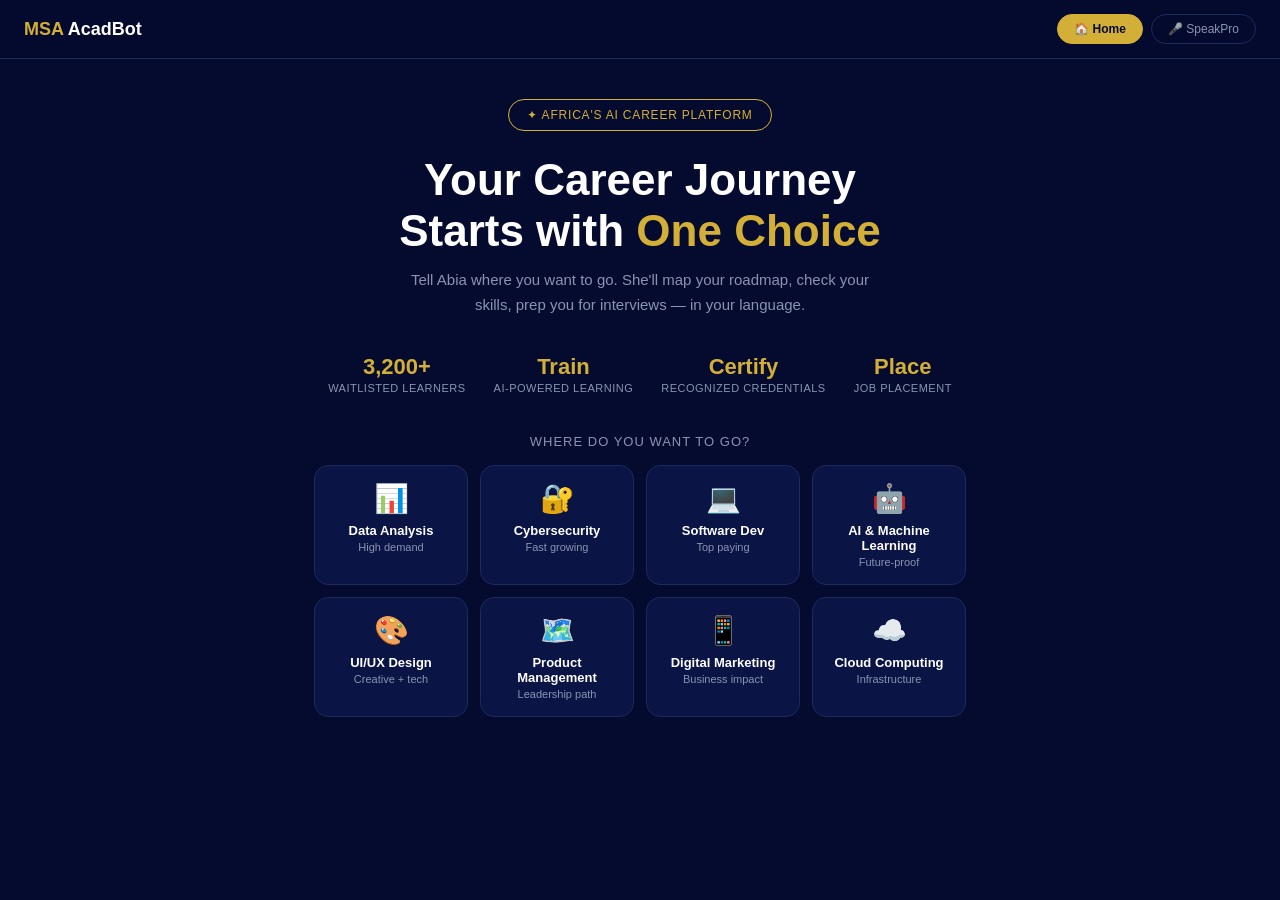
==== index.html @ 9fc2f56a "Rename msa_acadbot_demo-1.html to index.html" ====
<!DOCTYPE html>
<html lang="en">
<head>
<meta charset="UTF-8"/>
<meta name="viewport" content="width=device-width, initial-scale=1.0"/>
<title>AcadBot — More Success Academy</title>
<meta http-equiv="Content-Security-Policy" content="default-src 'self' 'unsafe-inline' 'unsafe-eval' https://api.anthropic.com https://fonts.googleapis.com https://fonts.gstatic.com; connect-src 'self' https://api.anthropic.com; style-src 'self' 'unsafe-inline' https://fonts.googleapis.com; font-src https://fonts.gstatic.com;">
<style>
@import url('https://fonts.googleapis.com/css2?family=Space+Grotesk:wght@400;500;600;700&family=Inter:wght@300;400;500;600&display=swap');
*{box-sizing:border-box;margin:0;padding:0;}
:root{
  --navy:#050B2E;--navy2:#0A1445;--navy3:#111A5A;
  --gold:#D4AF37;--gold2:#F0D060;--gold3:rgba(212,175,55,0.15);
  --teal:#00C9B1;--teal2:rgba(0,201,177,0.15);
  --white:#FFFFFF;--muted:#8A94B2;--border:#1E2A5A;
  --red:#FF6B6B;--green:#4CAF50;
}
body{font-family:'Inter',sans-serif;background:var(--navy);color:var(--white);min-height:100vh;overflow-x:hidden;}

/* NAV */
nav{display:flex;align-items:center;justify-content:space-between;padding:14px 24px;border-bottom:1px solid var(--border);background:rgba(5,11,46,0.97);position:sticky;top:0;z-index:200;backdrop-filter:blur(10px);}
.logo{font-family:'Space Grotesk',sans-serif;font-weight:700;font-size:18px;color:var(--gold);}
.logo span{color:var(--white);}
.nav-right{display:flex;gap:8px;align-items:center;}
.tab-btn{padding:7px 16px;border-radius:20px;border:1px solid var(--border);background:transparent;color:var(--muted);font-size:12px;cursor:pointer;font-family:'Inter',sans-serif;transition:all 0.2s;}
.tab-btn.active{background:var(--gold);color:var(--navy);border-color:var(--gold);font-weight:600;}
.tab-btn:hover:not(.active){border-color:var(--gold);color:var(--gold);}

/* SCREENS */
.screen{display:none;animation:fadeIn 0.4s ease;}
.screen.active{display:block;}
@keyframes fadeIn{from{opacity:0;transform:translateY(12px);}to{opacity:1;transform:translateY(0);}}

/* WELCOME SCREEN */
.welcome{padding:40px 24px;max-width:700px;margin:0 auto;text-align:center;}
.welcome-badge{display:inline-flex;align-items:center;gap:8px;padding:8px 18px;border:1px solid var(--gold);border-radius:20px;font-size:12px;color:var(--gold);margin-bottom:24px;letter-spacing:0.8px;text-transform:uppercase;}
.welcome h1{font-family:'Space Grotesk',sans-serif;font-size:clamp(26px,5vw,44px);font-weight:700;line-height:1.15;margin-bottom:12px;}
.welcome h1 em{font-style:normal;color:var(--gold);}
.welcome p{color:var(--muted);font-size:15px;line-height:1.65;margin-bottom:36px;max-width:480px;margin-left:auto;margin-right:auto;}
.stats-row{display:flex;justify-content:center;gap:28px;margin-bottom:40px;flex-wrap:wrap;}
.stat{text-align:center;}
.stat-n{font-family:'Space Grotesk',sans-serif;font-size:22px;font-weight:700;color:var(--gold);}
.stat-l{font-size:11px;color:var(--muted);margin-top:2px;text-transform:uppercase;letter-spacing:0.5px;}
.choose-label{font-size:13px;color:var(--muted);margin-bottom:16px;text-transform:uppercase;letter-spacing:1px;}
.careers-grid{display:grid;grid-template-columns:repeat(auto-fit,minmax(150px,1fr));gap:12px;margin-bottom:32px;}
.career-card{padding:16px 12px;border:1px solid var(--border);border-radius:14px;cursor:pointer;transition:all 0.25s;background:var(--navy2);text-align:center;}
.career-card:hover{border-color:var(--gold);background:var(--gold3);transform:translateY(-2px);}
.career-card .cc-icon{font-size:28px;margin-bottom:8px;}
.career-card .cc-name{font-size:13px;font-weight:600;color:var(--white);}
.career-card .cc-tag{font-size:11px;color:var(--muted);margin-top:3px;}

/* JOURNEY SCREEN */
.journey{max-width:720px;margin:0 auto;padding:20px 16px 40px;}
.journey-header{display:flex;align-items:center;gap:12px;margin-bottom:20px;padding:16px 20px;background:var(--navy2);border-radius:14px;border:1px solid var(--border);}
.jh-back{background:none;border:1px solid var(--border);color:var(--muted);border-radius:8px;padding:6px 12px;cursor:pointer;font-size:12px;font-family:'Inter',sans-serif;transition:all 0.2s;}
.jh-back:hover{border-color:var(--gold);color:var(--gold);}
.jh-icon{font-size:28px;}
.jh-info h2{font-family:'Space Grotesk',sans-serif;font-size:16px;font-weight:700;}
.jh-info p{font-size:12px;color:var(--teal);margin-top:2px;}
.stage-tabs{display:flex;gap:6px;margin-bottom:20px;overflow-x:auto;padding-bottom:4px;}
.stage-tab{padding:8px 14px;border-radius:10px;border:1px solid var(--border);background:transparent;color:var(--muted);font-size:12px;cursor:pointer;font-family:'Inter',sans-serif;white-space:nowrap;transition:all 0.2s;flex-shrink:0;}
.stage-tab.active{background:var(--gold3);border-color:var(--gold);color:var(--gold);font-weight:600;}
.stage-tab.done{border-color:var(--teal);color:var(--teal);}

/* CHAT */
.chat-wrap{border:1px solid var(--border);border-radius:16px;overflow:hidden;}
.chat-top{background:linear-gradient(135deg,#0D1854,#1A2A7A);padding:16px 20px;display:flex;align-items:center;gap:12px;}
.abia-av{width:42px;height:42px;border-radius:50%;background:linear-gradient(135deg,var(--gold),var(--gold2));display:flex;align-items:center;justify-content:center;font-size:20px;flex-shrink:0;}
.abia-name{font-family:'Space Grotesk',sans-serif;font-weight:600;font-size:15px;}
.abia-status{font-size:11px;color:var(--teal);margin-top:2px;display:flex;align-items:center;gap:5px;}
.dot{width:6px;height:6px;border-radius:50%;background:var(--teal);animation:pulse 2s infinite;}
@keyframes pulse{0%,100%{opacity:1;}50%{opacity:0.4;}}
.chat-msgs{background:#080F38;padding:18px;min-height:300px;max-height:380px;overflow-y:auto;display:flex;flex-direction:column;gap:14px;}
.msg{display:flex;gap:10px;align-items:flex-start;animation:msgIn 0.3s ease;}
@keyframes msgIn{from{opacity:0;transform:translateY(6px);}to{opacity:1;transform:translateY(0);}}
.msg.user{flex-direction:row-reverse;}
.av{width:32px;height:32px;border-radius:50%;display:flex;align-items:center;justify-content:center;font-size:13px;flex-shrink:0;font-weight:700;}
.msg.bot .av{background:linear-gradient(135deg,var(--gold),var(--gold2));font-size:16px;}
.msg.user .av{background:var(--teal);color:var(--navy);}
.bubble{max-width:80%;padding:11px 15px;border-radius:14px;font-size:13.5px;line-height:1.6;}
.msg.bot .bubble{background:#111A4A;border:1px solid var(--border);border-top-left-radius:4px;}
.msg.user .bubble{background:linear-gradient(135deg,#1A3A7A,#0D2060);border-top-right-radius:4px;}
.msg-footer{display:flex;align-items:center;gap:8px;margin-top:5px;}
.msg-time{font-size:10px;color:var(--muted);}
.listen-btn{background:none;border:1px solid var(--border);border-radius:10px;padding:3px 10px;font-size:11px;color:var(--muted);cursor:pointer;display:flex;align-items:center;gap:4px;font-family:'Inter',sans-serif;transition:all 0.2s;}
.listen-btn:hover{border-color:var(--gold);color:var(--gold);}
.listen-btn.playing{border-color:var(--teal);color:var(--teal);}
.typing-dots{display:flex;gap:4px;padding:12px 15px;}
.typing-dots span{width:6px;height:6px;background:var(--gold);border-radius:50%;animation:bounce 1.2s infinite;}
.typing-dots span:nth-child(2){animation-delay:0.2s;}
.typing-dots span:nth-child(3){animation-delay:0.4s;}
@keyframes bounce{0%,60%,100%{transform:translateY(0);}30%{transform:translateY(-7px);}}

/* ROADMAP CARDS */
.roadmap{display:flex;flex-direction:column;gap:10px;margin:12px 0;}
.rm-step{display:flex;gap:12px;align-items:flex-start;padding:12px;background:#111A4A;border-radius:10px;border:1px solid var(--border);}
.rm-num{width:28px;height:28px;border-radius:50%;background:var(--gold3);border:1px solid var(--gold);display:flex;align-items:center;justify-content:center;font-size:12px;font-weight:700;color:var(--gold);flex-shrink:0;}
.rm-text h4{font-size:13px;font-weight:600;margin-bottom:3px;}
.rm-text p{font-size:12px;color:var(--muted);line-height:1.5;}
.msa-offer{background:var(--gold3);border:1px solid var(--gold);border-radius:10px;padding:12px;margin-top:8px;}
.msa-offer-title{font-size:11px;color:var(--gold);font-weight:700;text-transform:uppercase;letter-spacing:0.5px;margin-bottom:8px;}
.offer-pills{display:flex;flex-wrap:wrap;gap:6px;}
.offer-pill{padding:4px 12px;border-radius:12px;background:rgba(212,175,55,0.2);border:1px solid var(--gold);font-size:11px;color:var(--gold);}

/* SKILLS CHECK */
.skills-check{display:flex;flex-direction:column;gap:8px;margin:10px 0;}
.skill-item{display:flex;align-items:center;justify-content:space-between;padding:10px 14px;background:#111A4A;border-radius:10px;border:1px solid var(--border);}
.skill-item span{font-size:13px;}
.skill-btns{display:flex;gap:6px;}
.sk-btn{padding:4px 12px;border-radius:8px;border:none;font-size:11px;cursor:pointer;font-family:'Inter',sans-serif;font-weight:600;transition:all 0.2s;}
.sk-btn.yes{background:rgba(76,175,80,0.2);color:#4CAF50;border:1px solid #4CAF50;}
.sk-btn.no{background:rgba(255,107,107,0.2);color:var(--red);border:1px solid var(--red);}
.sk-btn.yes:hover{background:#4CAF50;color:white;}
.sk-btn.no:hover{background:var(--red);color:white;}

/* INPUT AREA */
.input-area{background:#0A1240;border-top:1px solid var(--gold);padding:14px 16px;}
.quick-row{display:flex;gap:6px;margin-bottom:10px;overflow-x:auto;padding-bottom:4px;}
.qk{padding:5px 12px;border-radius:14px;border:1px solid var(--border);background:transparent;color:var(--muted);font-size:11px;cursor:pointer;white-space:nowrap;font-family:'Inter',sans-serif;transition:all 0.2s;flex-shrink:0;}
.qk:hover{border-color:var(--gold);color:var(--gold);}
.input-row{display:flex;gap:8px;align-items:center;}
.txt-input{flex:1;background:#050B2E;border:1px solid var(--border);border-radius:10px;padding:11px 14px;color:var(--white);font-size:13px;font-family:'Inter',sans-serif;outline:none;transition:border-color 0.2s;}
.txt-input:focus{border-color:var(--gold);}
.txt-input::placeholder{color:var(--muted);}
.mic-btn{width:40px;height:40px;border-radius:10px;border:1px solid var(--border);background:transparent;color:var(--muted);cursor:pointer;display:flex;align-items:center;justify-content:center;font-size:18px;transition:all 0.2s;flex-shrink:0;}
.mic-btn:hover{border-color:var(--teal);color:var(--teal);}
.mic-btn.recording{border-color:var(--red);color:var(--red);background:rgba(255,107,107,0.1);animation:rec 1s infinite;}
@keyframes rec{0%,100%{opacity:1;}50%{opacity:0.5;}}
.send-btn{padding:11px 18px;background:var(--gold);border:none;border-radius:10px;color:var(--navy);font-weight:700;cursor:pointer;font-family:'Space Grotesk',sans-serif;font-size:13px;transition:all 0.2s;flex-shrink:0;}
.send-btn:hover{background:var(--gold2);}
.send-btn:disabled{opacity:0.4;cursor:not-allowed;}
.input-hint{font-size:10px;color:var(--muted);margin-top:8px;text-align:center;}

/* SPEAKPRO SCREEN */
.speakpro{max-width:720px;margin:0 auto;padding:20px 16px 40px;}
.sp-header{background:linear-gradient(135deg,#003D35,#005A4F);border-radius:14px 14px 0 0;padding:16px 20px;display:flex;align-items:center;gap:12px;border:1px solid #00C9B140;border-bottom:none;}
.sp-av{width:42px;height:42px;border-radius:50%;background:linear-gradient(135deg,var(--teal),#00A090);display:flex;align-items:center;justify-content:center;font-size:20px;}
.sp-name{font-family:'Space Grotesk',sans-serif;font-weight:600;font-size:15px;}
.sp-status{font-size:11px;color:var(--teal);margin-top:2px;display:flex;align-items:center;gap:5px;}
.sp-modes{display:flex;gap:8px;background:#081A18;border:1px solid #00C9B130;border-top:none;border-bottom:none;padding:12px 16px;}
.sp-mode{flex:1;padding:9px;border-radius:10px;border:1px solid #00C9B130;background:transparent;color:var(--muted);font-size:12px;cursor:pointer;font-family:'Inter',sans-serif;text-align:center;transition:all 0.2s;}
.sp-mode.active{background:var(--teal2);border-color:var(--teal);color:var(--teal);font-weight:600;}
.sp-msgs{background:#060F0E;border:1px solid #00C9B130;border-top:none;border-bottom:none;padding:18px;min-height:300px;max-height:380px;overflow-y:auto;display:flex;flex-direction:column;gap:14px;}
.sp-msg.bot .bubble{background:#0A1F1D;border:1px solid #00C9B130;border-top-left-radius:4px;}
.sp-msg.user .bubble{background:linear-gradient(135deg,#003D35,#005A4F);border-top-right-radius:4px;}
.sp-msg.bot .av{background:linear-gradient(135deg,var(--teal),#00A090);}
.fb-box{background:#0A1F1D;border:1px solid var(--teal);border-radius:10px;padding:12px;margin-top:8px;}
.fb-title{color:var(--teal);font-size:11px;font-weight:700;text-transform:uppercase;letter-spacing:0.5px;margin-bottom:8px;}
.scores{display:flex;gap:8px;flex-wrap:wrap;margin-top:8px;}
.score-pill{padding:4px 12px;border-radius:10px;font-size:11px;font-weight:600;}
.score-pill.good{background:rgba(0,201,177,0.2);color:var(--teal);border:1px solid var(--teal);}
.score-pill.warn{background:rgba(212,175,55,0.2);color:var(--gold);border:1px solid var(--gold);}
.sp-input{background:#081A18;border:1px solid #00C9B130;border-top:1px solid var(--teal);border-radius:0 0 14px 14px;padding:14px 16px;}
.sp-txt{width:100%;background:#050B2E;border:1px solid #00C9B130;border-radius:10px;padding:11px 14px;color:var(--white);font-size:13px;font-family:'Inter',sans-serif;outline:none;resize:none;transition:border-color 0.2s;margin-bottom:10px;}
.sp-txt:focus{border-color:var(--teal);}
.sp-txt::placeholder{color:var(--muted);}
.sp-row{display:flex;gap:8px;}
.sp-send{flex:1;padding:11px;background:var(--teal);border:none;border-radius:10px;color:var(--navy);font-weight:700;cursor:pointer;font-family:'Space Grotesk',sans-serif;font-size:13px;transition:all 0.2s;}
.sp-send:hover{background:#00E5CC;}
.sp-send:disabled{opacity:0.4;cursor:not-allowed;}
.sp-mic{width:44px;height:44px;border-radius:10px;border:1px solid #00C9B130;background:transparent;color:var(--muted);cursor:pointer;display:flex;align-items:center;justify-content:center;font-size:18px;transition:all 0.2s;}
.sp-mic:hover{border-color:var(--teal);color:var(--teal);}
.sp-mic.recording{border-color:var(--red);color:var(--red);background:rgba(255,107,107,0.1);animation:rec 1s infinite;}

/* SCROLLBAR */
::-webkit-scrollbar{width:3px;}
::-webkit-scrollbar-thumb{background:var(--border);border-radius:4px;}

@media(max-width:540px){
  .careers-grid{grid-template-columns:repeat(2,1fr);}
  .stats-row{gap:16px;}
  .quick-row{display:none;}
}
</style>
</head>
<body>

<nav>
  <div class="logo">MSA <span>AcadBot</span></div>
  <div class="nav-right">
    <button class="tab-btn active" onclick="showScreen('welcome')">🏠 Home</button>
    <button class="tab-btn" onclick="showScreen('speakpro')">🎤 SpeakPro</button>
  </div>
</nav>

<!-- WELCOME SCREEN -->
<div id="screen-welcome" class="screen active">
<div class="welcome">
  <div class="welcome-badge">✦ Africa's AI Career Platform</div>
  <h1>Your Career Journey<br/>Starts with <em>One Choice</em></h1>
  <p>Tell Abia where you want to go. She'll map your roadmap, check your skills, prep you for interviews — in your language.</p>
  <div class="stats-row">
    <div class="stat"><div class="stat-n">3,200+</div><div class="stat-l">Waitlisted Learners</div></div>
    <div class="stat"><div class="stat-n">Train</div><div class="stat-l">AI-Powered Learning</div></div>
    <div class="stat"><div class="stat-n">Certify</div><div class="stat-l">Recognized Credentials</div></div>
    <div class="stat"><div class="stat-n">Place</div><div class="stat-l">Job Placement</div></div>
  </div>
  <div class="choose-label">Where do you want to go?</div>
  <div class="careers-grid" id="careersGrid"></div>
</div>
</div>

<!-- JOURNEY SCREEN -->
<div id="screen-journey" class="screen">
<div class="journey">
  <div class="journey-header">
    <button class="jh-back" onclick="showScreen('welcome')">← Back</button>
    <div class="jh-icon" id="jhIcon">📊</div>
    <div class="jh-info">
      <h2 id="jhTitle">Data Analysis</h2>
      <p><span class="dot"></span>Abia is guiding your journey</p>
    </div>
  </div>
  <div class="stage-tabs" id="stageTabs"></div>
  <div class="chat-wrap">
    <div class="chat-top">
      <div class="abia-av">🎓</div>
      <div>
        <div class="abia-name">Abia — MSA AI Guide</div>
        <div class="abia-status"><span class="dot"></span>Online · Responds in your language</div>
      </div>
    </div>
    <div class="chat-msgs" id="chatMsgs"></div>
    <div class="input-area">
      <div class="quick-row" id="quickRow"></div>
      <div class="input-row">
        <input class="txt-input" id="chatInput" placeholder="Type or speak your question..." onkeydown="if(event.key==='Enter')sendChat()"/>
        <button class="mic-btn" id="micBtn" onclick="toggleMic('chat')" title="Speak">🎙️</button>
        <button class="send-btn" id="sendBtn" onclick="sendChat()">Send →</button>
      </div>
      <div class="input-hint">💬 Type in any language — English, French, Yoruba, Hausa, Igbo...</div>
    </div>
  </div>
</div>
</div>

<!-- SPEAKPRO SCREEN -->
<div id="screen-speakpro" class="screen">
<div class="speakpro">
  <h2 style="font-family:'Space Grotesk',sans-serif;margin-bottom:20px;text-align:center;">SpeakPro <span style="color:var(--teal)">AI Coach</span></h2>
  <div class="sp-header">
    <div class="sp-av">🎤</div>
    <div>
      <div class="sp-name">SpeakPro — Communication Coach</div>
      <div class="sp-status"><span class="dot" style="background:var(--teal)"></span>Online · Real-time feedback</div>
    </div>
  </div>
  <div class="sp-modes">
    <button class="sp-mode active" id="spMode1" onclick="setSpMode('interview')">🎯 Mock Interview</button>
    <button class="sp-mode" id="spMode2" onclick="setSpMode('writing')">✍️ Writing Feedback</button>
  </div>
  <div class="sp-msgs" id="spMsgs"></div>
  <div class="sp-input">
    <textarea class="sp-txt" id="spInput" rows="2" placeholder="Type your answer or paste your text..." onkeydown="if(event.key==='Enter'&&!event.shiftKey){event.preventDefault();sendSpeak();}"></textarea>
    <div class="sp-row">
      <button class="sp-mic" id="spMic" onclick="toggleMic('speak')" title="Speak your answer">🎙️</button>
      <button class="sp-send" id="spSend" onclick="sendSpeak()">Send to Coach →</button>
    </div>
    <div class="input-hint" style="margin-top:8px;">🌍 Speak or type in any language</div>
  </div>
</div>
</div>

<script>
// ─── DATA ───────────────────────────────────────────────────
const CAREERS = [
  {id:'data',icon:'📊',name:'Data Analysis',tag:'High demand',color:'#D4AF37',
   skills:['Microsoft Excel / Google Sheets','SQL & Database Querying','Python for Data Analysis','Data Visualization (Power BI / Tableau)','Statistical Thinking'],
   roadmap:[
     {title:'Foundation',desc:'Learn Excel, SQL, and basic statistics. Understand how data is structured.'},
     {title:'Core Skills',desc:'Master Python (Pandas, NumPy), data cleaning, and exploratory analysis.'},
     {title:'Visualization',desc:'Build dashboards in Power BI or Tableau. Tell stories with data.'},
     {title:'Certification',desc:'Earn MSA Data Analysis Certification. Build 2 portfolio projects.'},
     {title:'Placement',desc:'Apply to roles via MSA Job Board. Interview prep with Abia.'}
   ],
   courses:['Data Analysis Fundamentals','Python for Analysts','SQL Masterclass','Power BI Dashboard Course'],
   interviews:['Tell me about a time you used data to solve a problem.','How do you handle missing or inconsistent data?','Walk me through a dashboard you have built.','What is the difference between correlation and causation?','How would you explain your findings to a non-technical manager?']
  },
  {id:'cyber',icon:'🔐',name:'Cybersecurity',tag:'Fast growing',color:'#FF6B6B',
   skills:['Networking Fundamentals','Operating Systems (Linux/Windows)','Ethical Hacking Basics','Security Frameworks (NIST, ISO 27001)','Incident Response'],
   roadmap:[
     {title:'Foundation',desc:'Understand networking, operating systems, and how attacks happen.'},
     {title:'Core Skills',desc:'Learn ethical hacking, penetration testing, and security tools like Wireshark, Kali Linux.'},
     {title:'Specialization',desc:'Choose a track: SOC Analyst, Pen Tester, or GRC (Governance, Risk, Compliance).'},
     {title:'Certification',desc:'Pursue CompTIA Security+ or CEH. MSA Cybersecurity Certification available.'},
     {title:'Placement',desc:'Apply to security roles. Practice with Abia on technical interview scenarios.'}
   ],
   courses:['Cybersecurity Fundamentals','Ethical Hacking Basics','Network Security','Security+ Exam Prep'],
   interviews:['What is the difference between a virus and a worm?','How would you respond to a phishing attack on an organization?','Explain the CIA triad.','What tools do you use for vulnerability scanning?','How do you stay updated with the latest security threats?']
  },
  {id:'software',icon:'💻',name:'Software Dev',tag:'Top paying',color:'#00C9B1',
   skills:['HTML, CSS & JavaScript','React or Vue.js','Backend (Node.js / Python)','Databases (SQL & NoSQL)','Git & Version Control'],
   roadmap:[
     {title:'Frontend',desc:'Master HTML, CSS, and JavaScript. Build responsive websites.'},
     {title:'Framework',desc:'Learn React.js. Build interactive applications and SPAs.'},
     {title:'Backend',desc:'Learn Node.js or Python/Django. Understand APIs and databases.'},
     {title:'Full Stack',desc:'Connect frontend and backend. Deploy apps to cloud platforms.'},
     {title:'Placement',desc:'Build 3 portfolio projects. MSA certifies and connects you to employers.'}
   ],
   courses:['Web Development Fundamentals','React.js Mastery','Backend Development with Node','Full Stack Bootcamp'],
   interviews:['What is the difference between REST and GraphQL?','Explain how you would build a login system.','What is version control and why is it important?','How do you debug a problem in your code?','Describe a project you built from scratch.']
  },
  {id:'ai',icon:'🤖',name:'AI & Machine Learning',tag:'Future-proof',color:'#9B59B6',
   skills:['Python Programming','Mathematics (Linear Algebra, Statistics)','Machine Learning Algorithms','Deep Learning (TensorFlow/PyTorch)','Prompt Engineering & LLMs'],
   roadmap:[
     {title:'Python & Math',desc:'Strong Python skills + linear algebra and statistics are your foundation.'},
     {title:'ML Fundamentals',desc:'Supervised, unsupervised learning. Scikit-learn. Model evaluation.'},
     {title:'Deep Learning',desc:'Neural networks, CNNs, RNNs. TensorFlow or PyTorch.'},
     {title:'LLMs & Agents',desc:'Work with large language models, prompt engineering, and agentic AI systems.'},
     {title:'Placement',desc:'MSA AI Certification + portfolio of projects = job-ready.'}
   ],
   courses:['Python for AI','Machine Learning Fundamentals','Deep Learning with TensorFlow','Prompt Engineering Masterclass'],
   interviews:['What is the difference between supervised and unsupervised learning?','How do you handle overfitting in a model?','Explain what a neural network is in simple terms.','What experience do you have with large language models?','How would you evaluate whether an AI model is performing well?']
  },
  {id:'uiux',icon:'🎨',name:'UI/UX Design',tag:'Creative + tech',color:'#E91E8C',
   skills:['Figma & Design Tools','User Research Methods','Wireframing & Prototyping','Design Systems','Usability Testing'],
   roadmap:[
     {title:'Design Basics',desc:'Learn design principles, typography, color theory, and visual hierarchy.'},
     {title:'Figma',desc:'Master Figma for wireframes, mockups, and interactive prototypes.'},
     {title:'UX Process',desc:'User research, personas, user journeys, and usability testing.'},
     {title:'Design Systems',desc:'Build and maintain component libraries. Work with developers.'},
     {title:'Placement',desc:'Portfolio of 3 case studies. MSA connects you with product teams.'}
   ],
   courses:['UI Design Fundamentals','Figma Mastery','UX Research Methods','Product Design for Startups'],
   interviews:['Walk me through your design process from research to delivery.','How do you handle feedback from developers or stakeholders?','What is the difference between UI and UX?','Show me a case study of a problem you solved with design.','How do you design for users with limited digital literacy?']
  },
  {id:'product',icon:'🗺️',name:'Product Management',tag:'Leadership path',color:'#FF9800',
   skills:['Product Strategy & Roadmapping','User Story Writing','Data-Driven Decision Making','Stakeholder Management','Agile & Scrum Methodologies'],
   roadmap:[
     {title:'PM Basics',desc:'Understand the product lifecycle, user personas, and how to define problems.'},
     {title:'Frameworks',desc:'Learn Agile, Scrum, and OKRs. Write user stories and PRDs.'},
     {title:'Data & Analytics',desc:'Use data to make product decisions. Learn basic SQL and analytics tools.'},
     {title:'Leadership',desc:'Manage cross-functional teams. Communicate vision to engineers and designers.'},
     {title:'Placement',desc:'MSA PM Certification + case study portfolio = product career.'}
   ],
   courses:['Introduction to Product Management','Agile & Scrum for PMs','Product Analytics','Writing Great PRDs'],
   interviews:['How do you prioritize features when everything seems urgent?','Tell me about a product you love and what you would improve.','How do you gather user requirements?','Describe a time you made a data-driven product decision.','How do you work with engineers and designers?']
  },
  {id:'digital',icon:'📱',name:'Digital Marketing',tag:'Business impact',color:'#2196F3',
   skills:['SEO & Content Strategy','Social Media Marketing','Google & Meta Ads','Email Marketing','Analytics (GA4)'],
   roadmap:[
     {title:'Foundations',desc:'Understand the digital marketing funnel, buyer personas, and content strategy.'},
     {title:'Channels',desc:'Master SEO, social media, email marketing, and paid ads.'},
     {title:'Analytics',desc:'Use Google Analytics 4, Meta Insights, and UTM tracking to measure results.'},
     {title:'Campaigns',desc:'Plan and run end-to-end marketing campaigns with clear KPIs.'},
     {title:'Placement',desc:'MSA Digital Marketing Certification + portfolio campaigns = hired.'}
   ],
   courses:['Digital Marketing Fundamentals','SEO & Content Mastery','Paid Ads (Google & Meta)','Email Marketing with Analytics'],
   interviews:['How would you grow a brand from zero on social media?','What metrics do you track to measure campaign success?','How do you approach SEO for a new website?','Describe a campaign you ran and its results.','What tools do you use for digital marketing?']
  },
  {id:'cloud',icon:'☁️',name:'Cloud Computing',tag:'Infrastructure',color:'#00BCD4',
   skills:['Cloud Fundamentals (AWS/Azure/GCP)','Networking in the Cloud','Infrastructure as Code','DevOps & CI/CD','Cloud Security'],
   roadmap:[
     {title:'Cloud Basics',desc:'Understand cloud concepts: IaaS, PaaS, SaaS. Choose AWS, Azure, or GCP.'},
     {title:'Core Services',desc:'Learn compute, storage, networking, and databases in your chosen cloud.'},
     {title:'DevOps',desc:'CI/CD pipelines, Docker, Kubernetes, and Infrastructure as Code (Terraform).'},
     {title:'Security',desc:'Cloud security best practices, IAM, compliance, and monitoring.'},
     {title:'Certification',desc:'AWS Cloud Practitioner or Azure Fundamentals. MSA supports your prep.'}
   ],
   courses:['Cloud Computing Fundamentals','AWS for Beginners','Azure Fundamentals','DevOps & CI/CD Pipelines'],
   interviews:['What is the difference between IaaS, PaaS, and SaaS?','How do you secure a cloud environment?','Explain what a VPC is and why it matters.','What is Infrastructure as Code and why use it?','How would you reduce cloud costs for a startup?']
  }
];

// ─── STATE ──────────────────────────────────────────────────
let currentCareer = null;
let chatHistory = [];
let spHistory = [];
let spMode = 'interview';
let currentStage = 'roadmap';
let msgCount = 0;
let recognition = null;
let activeRecognition = null;
let currentSpeech = null;

// ─── INIT ────────────────────────────────────────────────────
window.onload = () => {
  renderCareers();
  initSpeakPro();
};

function renderCareers() {
  const grid = document.getElementById('careersGrid');
  CAREERS.forEach(c => {
    const card = document.createElement('div');
    card.className = 'career-card';
    card.innerHTML = `<div class="cc-icon">${c.icon}</div><div class="cc-name">${c.name}</div><div class="cc-tag">${c.tag}</div>`;
    card.onclick = () => startJourney(c);
    grid.appendChild(card);
  });
}

// ─── JOURNEY ─────────────────────────────────────────────────
function startJourney(career) {
  currentCareer = career;
  chatHistory = [];
  msgCount = 0;
  currentStage = 'roadmap';

  document.getElementById('jhIcon').textContent = career.icon;
  document.getElementById('jhTitle').textContent = career.name;

  renderStageTabs();
  showScreen('journey');
  clearChat();
  loadStage('roadmap');
}

const STAGES = [
  {id:'roadmap',label:'📍 Roadmap'},
  {id:'skills',label:'✅ Skills Check'},
  {id:'interview',label:'🎯 Interview Prep'},
  {id:'courses',label:'📚 MSA Courses'}
];

function renderStageTabs() {
  const tabs = document.getElementById('stageTabs');
  tabs.innerHTML = '';
  STAGES.forEach(s => {
    const btn = document.createElement('button');
    btn.className = 'stage-tab' + (s.id === currentStage ? ' active' : '');
    btn.textContent = s.label;
    btn.id = `stab-${s.id}`;
    btn.onclick = () => loadStage(s.id);
    tabs.appendChild(btn);
  });
}

function loadStage(stage) {
  currentStage = stage;
  document.querySelectorAll('.stage-tab').forEach(t => t.classList.remove('active'));
  const activeTab = document.getElementById(`stab-${stage}`);
  if (activeTab) activeTab.classList.add('active');

  clearChat();
  setQuickPrompts(stage);

  if (stage === 'roadmap') showRoadmap();
  else if (stage === 'skills') showSkillsCheck();
  else if (stage === 'interview') showInterviewPrep();
  else if (stage === 'courses') showCourses();
}

async function showRoadmap() {
  const c = currentCareer;
  const roadmapHTML = `
    <div style="font-size:13px;color:var(--muted);margin-bottom:10px;">Here is your personalized roadmap for <strong style="color:var(--gold)">${c.name}</strong>:</div>
    <div class="roadmap">
      ${c.roadmap.map((s,i)=>`<div class="rm-step"><div class="rm-num">${i+1}</div><div class="rm-text"><h4>${s.title}</h4><p>${s.desc}</p></div></div>`).join('')}
    </div>
    <div style="font-size:13px;color:var(--muted);margin-top:12px;">Ask me anything about this roadmap or tell me your current level and I'll guide you step by step. 🎯</div>`;

  addBotMsg(`Welcome! I'm Abia, your MSA career guide. You've chosen <strong>${c.name}</strong> — an excellent path with strong demand across Africa. ${roadmapHTML}`, false, true);
  setupJourneyChat();
}

function showSkillsCheck() {
  const c = currentCareer;
  const skillsHTML = `
    <div style="font-size:13px;color:var(--muted);margin-bottom:10px;">Let's assess where you stand. Do you already have these skills?</div>
    <div class="skills-check" id="skillsCheck">
      ${c.skills.map((s,i)=>`
        <div class="skill-item" id="skill-${i}">
          <span>${s}</span>
          <div class="skill-btns">
            <button class="sk-btn yes" onclick="markSkill(${i},'yes')">✓ Yes</button>
            <button class="sk-btn no" onclick="markSkill(${i},'no')">✗ No</button>
          </div>
        </div>`).join('')}
    </div>`;

  addBotMsg(`Let me check your current skill level for <strong>${c.name}</strong>. ${skillsHTML}`, false, true);
  setupJourneyChat();
}

let skillResults = {};
function markSkill(i, val) {
  skillResults[i] = val;
  const item = document.getElementById(`skill-${i}`);
  if (item) {
    item.style.borderColor = val === 'yes' ? 'var(--green)' : 'var(--red)';
    item.style.background = val === 'yes' ? 'rgba(76,175,80,0.1)' : 'rgba(255,107,107,0.1)';
  }
  const c = currentCareer;
  if (Object.keys(skillResults).length === c.skills.length) {
    const gaps = c.skills.filter((_,i) => skillResults[i] === 'no');
    const msg = gaps.length === 0
      ? `Amazing! You already have all the key skills for <strong>${c.name}</strong>. Let us move to interview prep to get you fully job-ready!`
      : `Great self-assessment! You have gaps in: <strong>${gaps.join(', ')}</strong>. MSA has courses that cover all of these. Check the <strong>MSA Courses</strong> tab to close your gaps, then come back for interview prep! 💪`;
    setTimeout(() => addBotMsg(msg, true), 500);
    skillResults = {};
  }
}

function showInterviewPrep() {
  const c = currentCareer;
  const q = c.interviews[0];
  addBotMsg(`Let us prepare you for <strong>${c.name}</strong> interviews. I will ask you questions one at a time and give you feedback on each answer. Question 1: ${q}. Take your time and type or speak your answer!`, true, false);
  chatHistory.push({role:'assistant', content: `Interview prep for ${c.name}. First question: ${q}`});
  setupJourneyChat(true);
}

function showCourses() {
  const c = currentCareer;
  const coursesHTML = `
    <div style="font-size:13px;color:var(--muted);margin-bottom:12px;">These MSA-certified courses will take you from beginner to job-ready in <strong style="color:var(--gold)">${c.name}</strong>:</div>
    <div class="msa-offer">
      <div class="msa-offer-title">📚 Available on AcadBot</div>
      <div class="offer-pills">${c.courses.map(course=>`<div class="offer-pill">${course}</div>`).join('')}</div>
    </div>
    <div style="font-size:13px;color:var(--muted);margin-top:14px;">All courses include <strong style="color:var(--gold)">MSA certification</strong> and career placement support. Ask me about any course or your next steps! 🎓</div>`;

  addBotMsg(`Here is what MSA offers to help you master <strong>${c.name}</strong>: ${coursesHTML}`, false, true);
  setupJourneyChat();
}

function setupJourneyChat(isInterview = false) {
  const sys = isInterview ? getInterviewSystem() : getGuideSystem();
  document.getElementById('chatInput').onkeydown = (e) => { if(e.key==='Enter') sendChat(); };
}

function getGuideSystem() {
  return `You are Abia, the AI career guide for More Success Academy (MSA), an African EdTech platform. The learner has chosen ${currentCareer?.name} as their career path. Current stage: ${currentStage}. 
  
  MSA mission: Train. Certify. Place. Products: AcadBot (AI LMS) and SpeakPro (communication training). 3,200+ waitlisted learners. NJFP-approved host.
  
  Your role: Guide the learner through their ${currentCareer?.name} career journey. Give practical, encouraging, Africa-relevant advice. Reference MSA courses when relevant: ${currentCareer?.courses?.join(', ')}.
  
  CRITICAL: Detect the language the user writes in and ALWAYS respond in that SAME language. Keep responses helpful, concise, and warm. Use emojis sparingly. Never exceed 4 sentences unless showing structured content.`;
}

function getInterviewSystem() {
  return `You are Abia, an AI interview coach for More Success Academy (MSA), helping a learner prepare for ${currentCareer?.name} job interviews in Africa.
  
  Process: 1) When the learner answers a question, give specific feedback — what was strong, what to improve, one practical tip. 2) Then ask the NEXT interview question from this list (don't repeat): ${currentCareer?.interviews?.join(' | ')}. Keep cycling through them.
  
  Be warm, specific, and encouraging. Give real feedback — not just praise. Tell them exactly how to improve.
  
  CRITICAL: Detect the language the user writes in and ALWAYS respond in that SAME language. Keep feedback focused and actionable.`;
}

async function sendChat() {
  const input = document.getElementById('chatInput');
  const text = input.value.trim();
  if (!text) return;
  input.value = '';
  document.getElementById('sendBtn').disabled = true;

  addUserMsg(text);
  chatHistory.push({role:'user', content: text});
  showTypingIndicator('chatMsgs','chat-typing');

  const system = currentStage === 'interview' ? getInterviewSystem() : getGuideSystem();

  try {
    const reply = await callClaude(chatHistory, system);
    chatHistory.push({role:'assistant', content: reply});
    removeTyping('chat-typing');
    addBotMsg(reply, true);
  } catch(e) {
    removeTyping('chat-typing');
    addBotMsg('Sorry, I had a moment. Please try again! 🙏', true);
  }
  document.getElementById('sendBtn').disabled = false;
}

function setQuickPrompts(stage) {
  const row = document.getElementById('quickRow');
  row.innerHTML = '';
  const prompts = {
    roadmap: ['How long will this take?','Where do I start?','What jobs can I get?'],
    skills: ['I am a complete beginner','I have some experience','Which skill is most important?'],
    interview: ['Give me another question','How do I improve my answer?','What do employers look for?'],
    courses: ['How do I enroll?','Are courses free?','Do I get a certificate?']
  };
  (prompts[stage]||[]).forEach(p => {
    const btn = document.createElement('button');
    btn.className = 'qk';
    btn.textContent = p;
    btn.onclick = () => { document.getElementById('chatInput').value = p; sendChat(); };
    row.appendChild(btn);
  });
}

// ─── SPEAKPRO ────────────────────────────────────────────────
function initSpeakPro() {
  spHistory = [];
  addSpMsg('bot', `Welcome to <strong>SpeakPro</strong>! I'm your AI communication coach from More Success Academy.<br/><br/>Choose <em>Mock Interview</em> to practice with real questions and get feedback, or <em>Writing Feedback</em> to improve any email, message, or speech.<br/><br/>You can type <strong>or speak</strong> your answers! 🎤`, true);
}

function setSpMode(mode) {
  spMode = mode;
  spHistory = [];
  document.getElementById('spMode1').classList.toggle('active', mode==='interview');
  document.getElementById('spMode2').classList.toggle('active', mode==='writing');
  document.getElementById('spMsgs').innerHTML = '';

  const welcomes = {
    interview: `Let's begin your mock interview! I'll ask realistic interview questions and give you detailed feedback.<br/><br/>🎯 <strong>First Question:</strong><br/><em>"Tell me about yourself — your background, what you've done, and where you're headed professionally."</em><br/><br/>Take your time. Type or speak your answer!`,
    writing: `Share any text with me — an email, cover letter, WhatsApp message, speech, or any communication — and I'll give you feedback on clarity, tone, professionalism, and impact. I'll also suggest improvements! ✍️`
  };
  addSpMsg('bot', welcomes[mode], true);
  document.getElementById('spInput').placeholder = mode === 'interview' ? 'Type your interview answer here...' : 'Paste your email, message, or text here...';
}

async function sendSpeak() {
  const input = document.getElementById('spInput');
  const text = input.value.trim();
  if (!text) return;
  input.value = '';
  document.getElementById('spSend').disabled = true;

  addSpMsg('user', text, false);
  spHistory.push({role:'user', content: text});
  showTypingIndicator('spMsgs','sp-typing');

  const system = spMode === 'interview'
    ? `You are SpeakPro, an AI interview coach from More Success Academy (MSA). Ask realistic job interview questions one at a time. When the learner answers, give specific feedback: 1) What was strong, 2) What to improve, 3) One practical tip. Then ask the next question. Cover: tell me about yourself, strengths/weaknesses, situational, career goals, teamwork, handling pressure. CRITICAL: Detect the language and respond in SAME language. Be warm and specific.`
    : `You are SpeakPro, an AI writing coach from More Success Academy (MSA). When the user shares text, give feedback on: 1) Clarity, 2) Tone & Professionalism, 3) Impact, 4) One improved version or key edits. End with scores out of 10 for Clarity, Professionalism, and Impact. CRITICAL: Detect the language and respond in SAME language. Be encouraging and specific.`;

  try {
    const reply = await callClaude(spHistory, system);
    spHistory.push({role:'assistant', content: reply});
    removeTyping('sp-typing');
    addSpMsg('bot', reply, true);
  } catch(e) {
    removeTyping('sp-typing');
    addSpMsg('bot', 'Something went wrong. Please try again! 🙏', false);
  }
  document.getElementById('spSend').disabled = false;
}

// ─── VOICE ───────────────────────────────────────────────────
function toggleMic(target) {
  const SpeechRecognition = window.SpeechRecognition || window.webkitSpeechRecognition;
  if (!SpeechRecognition) {
    alert('Voice input not supported. Please use Chrome or Edge browser.');
    return;
  }

  const btnId = target === 'chat' ? 'micBtn' : 'spMic';
  const inputId = target === 'chat' ? 'chatInput' : 'spInput';
  const btn = document.getElementById(btnId);

  if (activeRecognition) {
    activeRecognition.stop();
    activeRecognition = null;
    btn.classList.remove('recording');
    btn.textContent = '🎙️';
    return;
  }

  const rec = new SpeechRecognition();
  rec.continuous = false;
  rec.interimResults = true;
  rec.lang = navigator.language || 'en-US';
  activeRecognition = rec;
  btn.classList.add('recording');
  btn.textContent = '⏹️';

  let finalTranscript = '';
  rec.onresult = (e) => {
    let interim = '';
    for (let i = e.resultIndex; i < e.results.length; i++) {
      if (e.results[i].isFinal) {
        finalTranscript += e.results[i][0].transcript;
      } else {
        interim += e.results[i][0].transcript;
      }
    }
    // Show interim results in input so user sees what's being captured
    document.getElementById(inputId).value = finalTranscript || interim;
  };
  rec.onspeechend = () => {
    rec.stop();
  };

  rec.onerror = (e) => {
    btn.classList.remove('recording');
    btn.textContent = '🎙️';
    activeRecognition = null;
    if (e.error === 'not-allowed') {
      alert('Microphone permission denied. Please allow microphone access in your browser settings.');
    } else if (e.error === 'no-speech') {
      alert('No speech detected. Please try again.');
    }
  };

  rec.onend = () => {
    btn.classList.remove('recording');
    btn.textContent = '🎙️';
    activeRecognition = null;
    const captured = document.getElementById(inputId).value.trim();
    if (captured) {
      if (target === 'chat') sendChat();
      else sendSpeak();
    }
  };

  try {
    rec.start();
  } catch(e) {
    btn.classList.remove('recording');
    btn.textContent = '🎙️';
    activeRecognition = null;
    alert('Could not start microphone. Please check browser permissions.');
  }
}

function speakText(btn) {
  if (currentSpeech) {
    window.speechSynthesis.cancel();
    currentSpeech = null;
    if(btn){btn.textContent='🔊 Listen';btn.classList.remove('playing');}
    return;
  }
  const raw = btn.getAttribute('data-speak') || btn.getAttribute('data-text') || '';
  const clean = raw.replace(/<[^>]*>/g,'').replace(/[*#_`]/g,'').trim();
  if (!clean) return;
  const utt = new SpeechSynthesisUtterance(clean);
  utt.rate = 0.93; utt.pitch = 1.05; utt.volume = 1;
  currentSpeech = utt;
  if(btn){btn.textContent='⏹ Stop';btn.classList.add('playing');}
  utt.onend = () => { currentSpeech=null; if(btn){btn.textContent='🔊 Listen';btn.classList.remove('playing');} };
  utt.onerror = () => { currentSpeech=null; if(btn){btn.textContent='🔊 Listen';btn.classList.remove('playing');} };
  window.speechSynthesis.speak(utt);
}

// ─── HELPERS ─────────────────────────────────────────────────
function clearChat() { document.getElementById('chatMsgs').innerHTML = ''; chatHistory = []; }

function md(text) {
  return text
    .replace(/\*\*(.+?)\*\*/g,'<strong>$1</strong>')
    .replace(/\*(.+?)\*/g,'<em>$1</em>')
    .replace(/`(.+?)`/g,'<code style="background:#1A2A6A;padding:2px 6px;border-radius:4px;font-size:12px;">$1</code>')
    .replace(/\n\n/g,'<br/><br/>')
    .replace(/\n/g,'<br/>');
}

function stripToPlain(s) {
  return s.replace(/<[^>]*>/g,' ').replace(/[*#_`"]/g,"'").replace(/\s+/g,' ').trim().substring(0,600);
}

function addBotMsg(content, withListen, isHTML) {
  const html = isHTML ? content : md(content);
  const plainText = stripToPlain(content);
  const container = document.getElementById('chatMsgs');
  const div = document.createElement('div');
  div.className = 'msg bot';
  const now = new Date().toLocaleTimeString([],{hour:'2-digit',minute:'2-digit'});
  const listenBtn = withListen ? `<button class="listen-btn" data-speak="${plainText}" onclick="speakText(this)">🔊 Listen</button>` : '';
  div.innerHTML = `
    <div class="av">🎓</div>
    <div>
      <div class="bubble">${html}</div>
      <div class="msg-footer">
        <span class="msg-time">${now}</span>
        ${listenBtn}
      </div>
    </div>`;
  container.appendChild(div);
  container.scrollTop = container.scrollHeight;
}

function addUserMsg(text) {
  const container = document.getElementById('chatMsgs');
  const div = document.createElement('div');
  div.className = 'msg user';
  const now = new Date().toLocaleTimeString([],{hour:'2-digit',minute:'2-digit'});
  div.innerHTML = `<div class="av">U</div><div><div class="bubble">${text}</div><div class="msg-footer"><span class="msg-time">${now}</span></div></div>`;
  container.appendChild(div);
  container.scrollTop = container.scrollHeight;
}

function addSpMsg(type, raw, withListen, isHTML) {
  const html = (isHTML || type === 'user') ? raw : md(raw);
  const plainText = stripToPlain(raw);
  const container = document.getElementById('spMsgs');
  const div = document.createElement('div');
  div.className = `msg sp-msg ${type}`;
  const now = new Date().toLocaleTimeString([],{hour:'2-digit',minute:'2-digit'});
  div.innerHTML = type === 'bot'
    ? `<div class="av">🎤</div><div><div class="bubble">${html}</div><div class="msg-footer"><span class="msg-time">${now}</span>${withListen?`<button class="listen-btn" data-speak="${plainText}" onclick="speakText(this)">🔊 Listen</button>`:''}</div></div>`
    : `<div class="av">U</div><div><div class="bubble">${html}</div><div class="msg-footer"><span class="msg-time">${now}</span></div></div>`;
  container.appendChild(div);
  container.scrollTop = container.scrollHeight;
}

function showTypingIndicator(containerId, id) {
  const container = document.getElementById(containerId);
  const div = document.createElement('div');
  div.className = 'msg bot'; div.id = id;
  div.innerHTML = `<div class="av">🎓</div><div class="bubble"><div class="typing-dots"><span></span><span></span><span></span></div></div>`;
  container.appendChild(div);
  container.scrollTop = container.scrollHeight;
}

function removeTyping(id) { const el = document.getElementById(id); if(el) el.remove(); }

function showScreen(id) {
  document.querySelectorAll('.screen').forEach(s => s.classList.remove('active'));
  document.getElementById(`screen-${id}`).classList.add('active');
  document.querySelectorAll('.tab-btn').forEach(b => b.classList.remove('active'));
  if (id === 'welcome') document.querySelector('.tab-btn:first-child').classList.add('active');
  if (id === 'speakpro') document.querySelectorAll('.tab-btn')[1].classList.add('active');
}

async function callClaude(messages, system) {
  const res = await fetch('https://api.anthropic.com/v1/messages', {
    method:'POST',
    headers:{
      'Content-Type':'application/json',
      'anthropic-dangerous-request-allowed':'true'
    },
    body: JSON.stringify({model:'claude-sonnet-4-6',max_tokens:1000,system,messages})
  });
  const data = await res.json();
  return data.content?.[0]?.text || 'I could not process that. Please try again.';
}
</script>
</body>
</html>
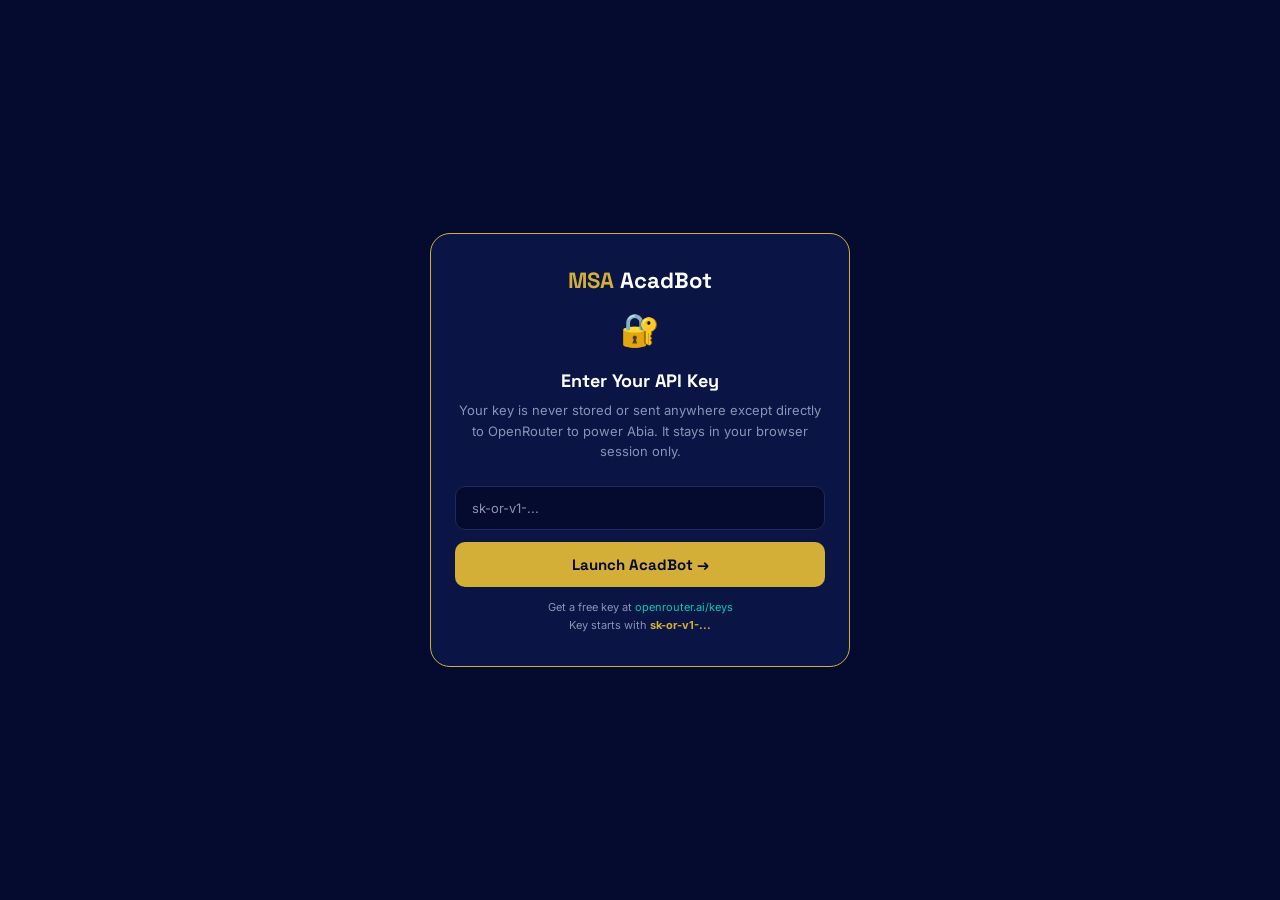
==== commit ab087d79: "Add API key input screen and related functionality" ====
--- a/index.html
+++ b/index.html
@@ -4,7 +4,7 @@
 <meta charset="UTF-8"/>
 <meta name="viewport" content="width=device-width, initial-scale=1.0"/>
 <title>AcadBot — More Success Academy</title>
-<meta http-equiv="Content-Security-Policy" content="default-src 'self' 'unsafe-inline' 'unsafe-eval' https://api.anthropic.com https://fonts.googleapis.com https://fonts.gstatic.com; connect-src 'self' https://api.anthropic.com; style-src 'self' 'unsafe-inline' https://fonts.googleapis.com; font-src https://fonts.gstatic.com;">
+
 <style>
 @import url('https://fonts.googleapis.com/css2?family=Space+Grotesk:wght@400;500;600;700&family=Inter:wght@300;400;500;600&display=swap');
 *{box-sizing:border-box;margin:0;padding:0;}
@@ -161,6 +161,22 @@
 .sp-mic{width:44px;height:44px;border-radius:10px;border:1px solid #00C9B130;background:transparent;color:var(--muted);cursor:pointer;display:flex;align-items:center;justify-content:center;font-size:18px;transition:all 0.2s;}
 .sp-mic:hover{border-color:var(--teal);color:var(--teal);}
 .sp-mic.recording{border-color:var(--red);color:var(--red);background:rgba(255,107,107,0.1);animation:rec 1s infinite;}
+
+/* KEY SCREEN */
+.key-screen{position:fixed;top:0;left:0;width:100%;height:100%;background:var(--navy);z-index:999;display:flex;align-items:center;justify-content:center;padding:24px;}
+.key-box{background:var(--navy2);border:1px solid var(--gold);border-radius:20px;padding:32px 24px;max-width:420px;width:100%;text-align:center;}
+.key-logo{font-family:"Space Grotesk",sans-serif;font-size:22px;font-weight:700;color:var(--gold);margin-bottom:6px;}
+.key-logo span{color:var(--white);}
+.key-title{font-family:"Space Grotesk",sans-serif;font-size:18px;font-weight:700;margin-bottom:8px;margin-top:20px;}
+.key-sub{font-size:13px;color:var(--muted);line-height:1.6;margin-bottom:24px;}
+.key-input{width:100%;background:#050B2E;border:1px solid var(--border);border-radius:10px;padding:13px 16px;color:var(--white);font-size:13px;font-family:"Inter",sans-serif;outline:none;margin-bottom:12px;transition:border-color 0.2s;}
+.key-input:focus{border-color:var(--gold);}
+.key-input::placeholder{color:var(--muted);}
+.key-btn{width:100%;padding:13px;background:var(--gold);border:none;border-radius:10px;color:var(--navy);font-weight:700;cursor:pointer;font-family:"Space Grotesk",sans-serif;font-size:15px;transition:all 0.2s;margin-bottom:12px;}
+.key-btn:hover{background:var(--gold2);}
+.key-note{font-size:11px;color:var(--muted);line-height:1.6;}
+.key-note a{color:var(--teal);text-decoration:none;}
+.key-error{font-size:12px;color:var(--red);margin-bottom:10px;display:none;}
 
 /* SCROLLBAR */
 ::-webkit-scrollbar{width:3px;}
@@ -259,6 +275,23 @@
     <div class="input-hint" style="margin-top:8px;">🌍 Speak or type in any language</div>
   </div>
 </div>
+</div>
+
+<!-- API KEY SCREEN -->
+<div id="keyScreen" class="key-screen">
+  <div class="key-box">
+    <div class="key-logo">MSA <span>AcadBot</span></div>
+    <div style="font-size:32px;margin:16px 0;">🔐</div>
+    <div class="key-title">Enter Your API Key</div>
+    <div class="key-sub">Your key is never stored or sent anywhere except directly to OpenRouter to power Abia. It stays in your browser session only.</div>
+    <div class="key-error" id="keyError">Invalid key. Please check and try again.</div>
+    <input class="key-input" id="keyInput" type="password" placeholder="sk-or-v1-..." onkeydown="if(event.key==='Enter')submitKey()"/>
+    <button class="key-btn" onclick="submitKey()">Launch AcadBot →</button>
+    <div class="key-note">
+      Get a free key at <a href="https://openrouter.ai/keys" target="_blank">openrouter.ai/keys</a><br/>
+      Key starts with <strong style="color:var(--gold)">sk-or-v1-...</strong>
+    </div>
+  </div>
 </div>
 
 <script>
@@ -372,11 +405,27 @@
 let recognition = null;
 let activeRecognition = null;
 let currentSpeech = null;
+let geminiApiKey = "";
+
+// ─── KEY SCREEN ──────────────────────────────────────────────
+function submitKey() {
+  const val = document.getElementById('keyInput').value.trim();
+  const err = document.getElementById('keyError');
+  if (!val || !val.startsWith('sk-or-')) {
+    err.style.display = 'block';
+    err.textContent = 'Key must start with sk-or-v1-... Get yours free at openrouter.ai/keys';
+    return;
+  }
+  geminiApiKey = val;
+  document.getElementById('keyScreen').style.display = 'none';
+}
 
 // ─── INIT ────────────────────────────────────────────────────
 window.onload = () => {
   renderCareers();
   initSpeakPro();
+  // Always show key screen on load
+  document.getElementById('keyScreen').style.display = 'flex';
 };
 
 function renderCareers() {
@@ -806,17 +855,44 @@
   if (id === 'speakpro') document.querySelectorAll('.tab-btn')[1].classList.add('active');
 }
 
+
+
 async function callClaude(messages, system) {
-  const res = await fetch('https://api.anthropic.com/v1/messages', {
-    method:'POST',
-    headers:{
-      'Content-Type':'application/json',
-      'anthropic-dangerous-request-allowed':'true'
-    },
-    body: JSON.stringify({model:'claude-sonnet-4-6',max_tokens:1000,system,messages})
-  });
-  const data = await res.json();
-  return data.content?.[0]?.text || 'I could not process that. Please try again.';
+  if (!geminiApiKey) {
+    document.getElementById('keyScreen').style.display = 'flex';
+    return 'Please enter your API key first.';
+  }
+  const msgs = [];
+  if (system) msgs.push({role: 'system', content: system});
+  for (const m of messages) {
+    msgs.push({role: m.role === 'assistant' ? 'assistant' : 'user', content: m.content});
+  }
+  try {
+    const res = await fetch('https://openrouter.ai/api/v1/chat/completions', {
+      method: 'POST',
+      headers: {
+        'Content-Type': 'application/json',
+        'Authorization': 'Bearer ' + geminiApiKey,
+        'HTTP-Referer': 'https://kehindealx.github.io/acadbot_demo/',
+        'X-Title': 'MSA AcadBot'
+      },
+      body: JSON.stringify({
+        model: 'meta-llama/llama-3.1-8b-instruct:free',
+        messages: msgs,
+        max_tokens: 800,
+        temperature: 0.7
+      })
+    });
+    const data = await res.json();
+    if (data.error) {
+      console.error('API error:', data.error);
+      return 'Error: ' + (data.error.message || 'API error. Check your key.');
+    }
+    return data.choices?.[0]?.message?.content || 'No response. Please try again.';
+  } catch(e) {
+    console.error('Fetch error:', e);
+    return 'Connection error: ' + e.message + '. Check console for details.';
+  }
 }
 </script>
 </body>
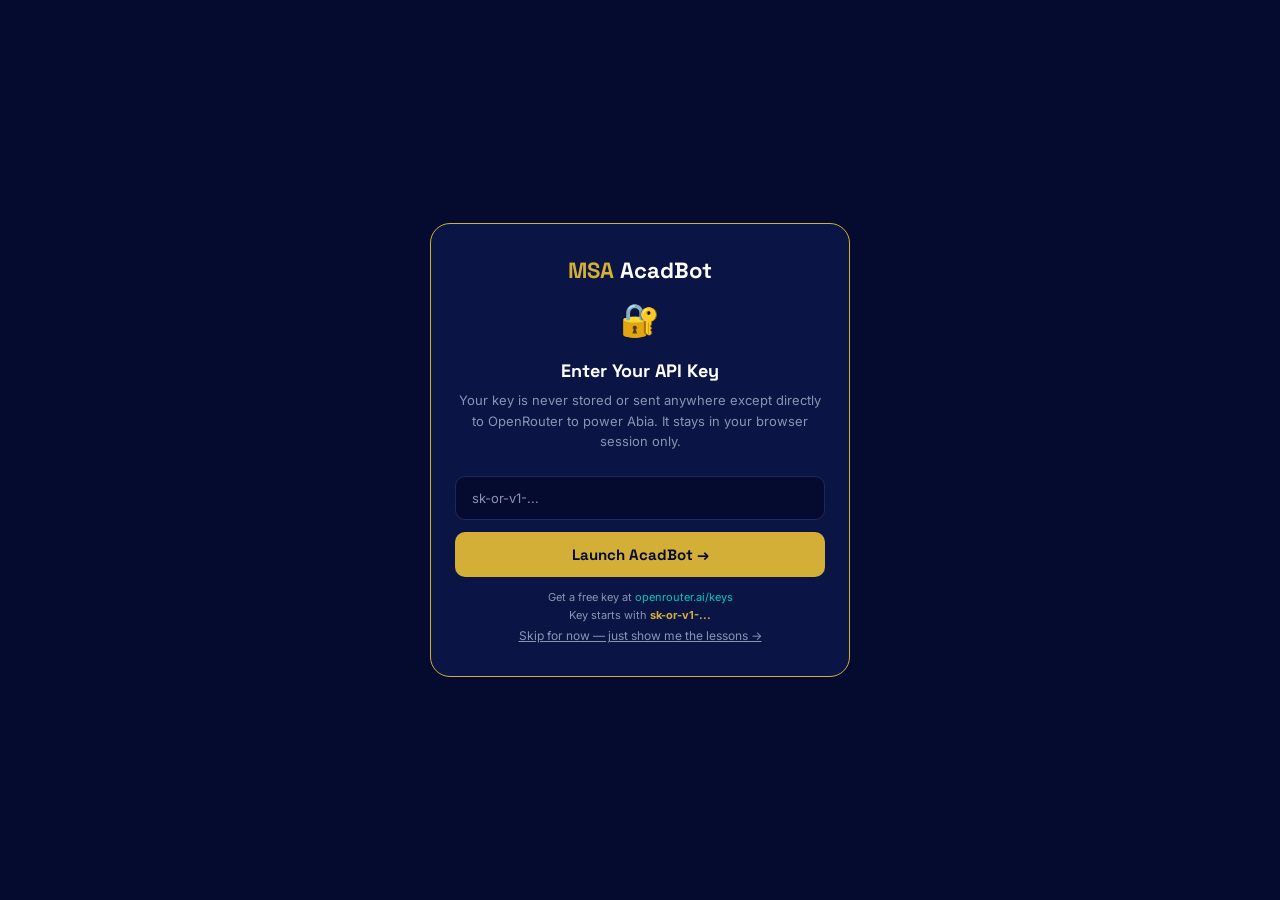
==== commit 7165c863: "Update index.html" ====
--- a/index.html
+++ b/index.html
@@ -16,8 +16,6 @@
   --red:#FF6B6B;--green:#4CAF50;
 }
 body{font-family:'Inter',sans-serif;background:var(--navy);color:var(--white);min-height:100vh;overflow-x:hidden;}
-
-/* NAV */
 nav{display:flex;align-items:center;justify-content:space-between;padding:14px 24px;border-bottom:1px solid var(--border);background:rgba(5,11,46,0.97);position:sticky;top:0;z-index:200;backdrop-filter:blur(10px);}
 .logo{font-family:'Space Grotesk',sans-serif;font-weight:700;font-size:18px;color:var(--gold);}
 .logo span{color:var(--white);}
@@ -25,13 +23,9 @@
 .tab-btn{padding:7px 16px;border-radius:20px;border:1px solid var(--border);background:transparent;color:var(--muted);font-size:12px;cursor:pointer;font-family:'Inter',sans-serif;transition:all 0.2s;}
 .tab-btn.active{background:var(--gold);color:var(--navy);border-color:var(--gold);font-weight:600;}
 .tab-btn:hover:not(.active){border-color:var(--gold);color:var(--gold);}
-
-/* SCREENS */
 .screen{display:none;animation:fadeIn 0.4s ease;}
 .screen.active{display:block;}
 @keyframes fadeIn{from{opacity:0;transform:translateY(12px);}to{opacity:1;transform:translateY(0);}}
-
-/* WELCOME SCREEN */
 .welcome{padding:40px 24px;max-width:700px;margin:0 auto;text-align:center;}
 .welcome-badge{display:inline-flex;align-items:center;gap:8px;padding:8px 18px;border:1px solid var(--gold);border-radius:20px;font-size:12px;color:var(--gold);margin-bottom:24px;letter-spacing:0.8px;text-transform:uppercase;}
 .welcome h1{font-family:'Space Grotesk',sans-serif;font-size:clamp(26px,5vw,44px);font-weight:700;line-height:1.15;margin-bottom:12px;}
@@ -48,8 +42,6 @@
 .career-card .cc-icon{font-size:28px;margin-bottom:8px;}
 .career-card .cc-name{font-size:13px;font-weight:600;color:var(--white);}
 .career-card .cc-tag{font-size:11px;color:var(--muted);margin-top:3px;}
-
-/* JOURNEY SCREEN */
 .journey{max-width:720px;margin:0 auto;padding:20px 16px 40px;}
 .journey-header{display:flex;align-items:center;gap:12px;margin-bottom:20px;padding:16px 20px;background:var(--navy2);border-radius:14px;border:1px solid var(--border);}
 .jh-back{background:none;border:1px solid var(--border);color:var(--muted);border-radius:8px;padding:6px 12px;cursor:pointer;font-size:12px;font-family:'Inter',sans-serif;transition:all 0.2s;}
@@ -61,8 +53,6 @@
 .stage-tab{padding:8px 14px;border-radius:10px;border:1px solid var(--border);background:transparent;color:var(--muted);font-size:12px;cursor:pointer;font-family:'Inter',sans-serif;white-space:nowrap;transition:all 0.2s;flex-shrink:0;}
 .stage-tab.active{background:var(--gold3);border-color:var(--gold);color:var(--gold);font-weight:600;}
 .stage-tab.done{border-color:var(--teal);color:var(--teal);}
-
-/* CHAT */
 .chat-wrap{border:1px solid var(--border);border-radius:16px;overflow:hidden;}
 .chat-top{background:linear-gradient(135deg,#0D1854,#1A2A7A);padding:16px 20px;display:flex;align-items:center;gap:12px;}
 .abia-av{width:42px;height:42px;border-radius:50%;background:linear-gradient(135deg,var(--gold),var(--gold2));display:flex;align-items:center;justify-content:center;font-size:20px;flex-shrink:0;}
@@ -90,8 +80,6 @@
 .typing-dots span:nth-child(2){animation-delay:0.2s;}
 .typing-dots span:nth-child(3){animation-delay:0.4s;}
 @keyframes bounce{0%,60%,100%{transform:translateY(0);}30%{transform:translateY(-7px);}}
-
-/* ROADMAP CARDS */
 .roadmap{display:flex;flex-direction:column;gap:10px;margin:12px 0;}
 .rm-step{display:flex;gap:12px;align-items:flex-start;padding:12px;background:#111A4A;border-radius:10px;border:1px solid var(--border);}
 .rm-num{width:28px;height:28px;border-radius:50%;background:var(--gold3);border:1px solid var(--gold);display:flex;align-items:center;justify-content:center;font-size:12px;font-weight:700;color:var(--gold);flex-shrink:0;}
@@ -100,9 +88,8 @@
 .msa-offer{background:var(--gold3);border:1px solid var(--gold);border-radius:10px;padding:12px;margin-top:8px;}
 .msa-offer-title{font-size:11px;color:var(--gold);font-weight:700;text-transform:uppercase;letter-spacing:0.5px;margin-bottom:8px;}
 .offer-pills{display:flex;flex-wrap:wrap;gap:6px;}
-.offer-pill{padding:4px 12px;border-radius:12px;background:rgba(212,175,55,0.2);border:1px solid var(--gold);font-size:11px;color:var(--gold);}
-
-/* SKILLS CHECK */
+.offer-pill{padding:4px 12px;border-radius:12px;background:rgba(212,175,55,0.2);border:1px solid var(--gold);font-size:11px;color:var(--gold);cursor:pointer;transition:all .2s;}
+.offer-pill:hover{background:var(--gold);color:var(--navy);}
 .skills-check{display:flex;flex-direction:column;gap:8px;margin:10px 0;}
 .skill-item{display:flex;align-items:center;justify-content:space-between;padding:10px 14px;background:#111A4A;border-radius:10px;border:1px solid var(--border);}
 .skill-item span{font-size:13px;}
@@ -112,8 +99,6 @@
 .sk-btn.no{background:rgba(255,107,107,0.2);color:var(--red);border:1px solid var(--red);}
 .sk-btn.yes:hover{background:#4CAF50;color:white;}
 .sk-btn.no:hover{background:var(--red);color:white;}
-
-/* INPUT AREA */
 .input-area{background:#0A1240;border-top:1px solid var(--gold);padding:14px 16px;}
 .quick-row{display:flex;gap:6px;margin-bottom:10px;overflow-x:auto;padding-bottom:4px;}
 .qk{padding:5px 12px;border-radius:14px;border:1px solid var(--border);background:transparent;color:var(--muted);font-size:11px;cursor:pointer;white-space:nowrap;font-family:'Inter',sans-serif;transition:all 0.2s;flex-shrink:0;}
@@ -130,8 +115,6 @@
 .send-btn:hover{background:var(--gold2);}
 .send-btn:disabled{opacity:0.4;cursor:not-allowed;}
 .input-hint{font-size:10px;color:var(--muted);margin-top:8px;text-align:center;}
-
-/* SPEAKPRO SCREEN */
 .speakpro{max-width:720px;margin:0 auto;padding:20px 16px 40px;}
 .sp-header{background:linear-gradient(135deg,#003D35,#005A4F);border-radius:14px 14px 0 0;padding:16px 20px;display:flex;align-items:center;gap:12px;border:1px solid #00C9B140;border-bottom:none;}
 .sp-av{width:42px;height:42px;border-radius:50%;background:linear-gradient(135deg,var(--teal),#00A090);display:flex;align-items:center;justify-content:center;font-size:20px;}
@@ -161,8 +144,6 @@
 .sp-mic{width:44px;height:44px;border-radius:10px;border:1px solid #00C9B130;background:transparent;color:var(--muted);cursor:pointer;display:flex;align-items:center;justify-content:center;font-size:18px;transition:all 0.2s;}
 .sp-mic:hover{border-color:var(--teal);color:var(--teal);}
 .sp-mic.recording{border-color:var(--red);color:var(--red);background:rgba(255,107,107,0.1);animation:rec 1s infinite;}
-
-/* KEY SCREEN */
 .key-screen{position:fixed;top:0;left:0;width:100%;height:100%;background:var(--navy);z-index:999;display:flex;align-items:center;justify-content:center;padding:24px;}
 .key-box{background:var(--navy2);border:1px solid var(--gold);border-radius:20px;padding:32px 24px;max-width:420px;width:100%;text-align:center;}
 .key-logo{font-family:"Space Grotesk",sans-serif;font-size:22px;font-weight:700;color:var(--gold);margin-bottom:6px;}
@@ -177,11 +158,50 @@
 .key-note{font-size:11px;color:var(--muted);line-height:1.6;}
 .key-note a{color:var(--teal);text-decoration:none;}
 .key-error{font-size:12px;color:var(--red);margin-bottom:10px;display:none;}
-
-/* SCROLLBAR */
+.key-skip{background:none;border:none;color:var(--muted);font-size:12px;text-decoration:underline;cursor:pointer;font-family:'Inter',sans-serif;margin-top:4px;}
+.key-skip:hover{color:var(--gold);}
+
+/* LESSON VIEWER */
+.lesson-overlay{position:fixed;inset:0;background:rgba(2,5,20,0.85);backdrop-filter:blur(4px);z-index:500;display:none;align-items:center;justify-content:center;padding:20px;}
+.lesson-overlay.active{display:flex;}
+.lesson-box{background:var(--navy2);border:1px solid var(--gold);border-radius:18px;max-width:560px;width:100%;max-height:85vh;overflow-y:auto;padding:0;}
+.lesson-head{padding:20px 22px;border-bottom:1px solid var(--border);display:flex;justify-content:space-between;align-items:flex-start;gap:12px;position:sticky;top:0;background:var(--navy2);border-radius:18px 18px 0 0;}
+.lesson-head h3{font-family:'Space Grotesk',sans-serif;font-size:16px;margin-bottom:4px;}
+.lesson-head p{font-size:11px;color:var(--gold);}
+.lesson-close{background:none;border:1px solid var(--border);color:var(--muted);width:30px;height:30px;border-radius:8px;cursor:pointer;flex-shrink:0;font-size:14px;}
+.lesson-close:hover{border-color:var(--gold);color:var(--gold);}
+.lesson-body{padding:20px 22px;}
+.lesson-progress{display:flex;gap:4px;margin-bottom:18px;}
+.lesson-progress span{flex:1;height:4px;border-radius:2px;background:var(--border);}
+.lesson-progress span.done{background:var(--gold);}
+.lesson-step{display:none;}
+.lesson-step.active{display:block;animation:fadeIn 0.3s ease;}
+.lesson-step h4{font-size:14px;color:var(--gold);margin-bottom:10px;font-family:'Space Grotesk',sans-serif;}
+.lesson-step p{font-size:13px;color:#D8DEF2;line-height:1.7;margin-bottom:10px;}
+.lesson-step ul{margin:10px 0 10px 18px;}
+.lesson-step li{font-size:13px;color:#D8DEF2;line-height:1.7;margin-bottom:4px;}
+.lesson-quiz{background:#111A4A;border:1px solid var(--border);border-radius:10px;padding:14px;margin-top:14px;}
+.lesson-quiz-q{font-size:13px;font-weight:600;margin-bottom:10px;}
+.lesson-quiz-opt{display:block;width:100%;text-align:left;padding:9px 12px;border-radius:8px;border:1px solid var(--border);background:transparent;color:var(--white);font-size:12.5px;cursor:pointer;margin-bottom:6px;font-family:'Inter',sans-serif;transition:all 0.2s;}
+.lesson-quiz-opt:hover{border-color:var(--gold);}
+.lesson-quiz-opt.correct{border-color:var(--green);background:rgba(76,175,80,0.15);color:var(--green);}
+.lesson-quiz-opt.wrong{border-color:var(--red);background:rgba(255,107,107,0.15);color:var(--red);}
+.lesson-quiz-fb{font-size:12px;margin-top:8px;padding:8px 10px;border-radius:8px;display:none;}
+.lesson-quiz-fb.show{display:block;}
+.lesson-quiz-fb.right{background:rgba(76,175,80,0.15);color:var(--green);}
+.lesson-quiz-fb.wrong{background:rgba(255,107,107,0.15);color:var(--red);}
+.lesson-nav{display:flex;justify-content:space-between;padding:16px 22px;border-top:1px solid var(--border);gap:10px;}
+.lesson-btn{padding:10px 18px;border-radius:10px;border:1px solid var(--border);background:transparent;color:var(--muted);font-size:12.5px;cursor:pointer;font-family:'Inter',sans-serif;font-weight:600;transition:all 0.2s;}
+.lesson-btn.primary{background:var(--gold);color:var(--navy);border-color:var(--gold);}
+.lesson-btn.primary:hover{background:var(--gold2);}
+.lesson-btn:disabled{opacity:0.35;cursor:not-allowed;}
+.lesson-complete{text-align:center;padding:10px 0;}
+.lesson-complete .lc-icon{font-size:44px;margin-bottom:12px;}
+.lesson-complete h4{font-family:'Space Grotesk',sans-serif;font-size:17px;margin-bottom:8px;color:var(--gold);}
+.lesson-complete p{font-size:13px;color:var(--muted);line-height:1.6;}
+
 ::-webkit-scrollbar{width:3px;}
 ::-webkit-scrollbar-thumb{background:var(--border);border-radius:4px;}
-
 @media(max-width:540px){
   .careers-grid{grid-template-columns:repeat(2,1fr);}
   .stats-row{gap:16px;}
@@ -199,7 +219,6 @@
   </div>
 </nav>
 
-<!-- WELCOME SCREEN -->
 <div id="screen-welcome" class="screen active">
 <div class="welcome">
   <div class="welcome-badge">✦ Africa's AI Career Platform</div>
@@ -216,7 +235,6 @@
 </div>
 </div>
 
-<!-- JOURNEY SCREEN -->
 <div id="screen-journey" class="screen">
 <div class="journey">
   <div class="journey-header">
@@ -250,7 +268,6 @@
 </div>
 </div>
 
-<!-- SPEAKPRO SCREEN -->
 <div id="screen-speakpro" class="screen">
 <div class="speakpro">
   <h2 style="font-family:'Space Grotesk',sans-serif;margin-bottom:20px;text-align:center;">SpeakPro <span style="color:var(--teal)">AI Coach</span></h2>
@@ -277,7 +294,6 @@
 </div>
 </div>
 
-<!-- API KEY SCREEN -->
 <div id="keyScreen" class="key-screen">
   <div class="key-box">
     <div class="key-logo">MSA <span>AcadBot</span></div>
@@ -291,6 +307,28 @@
       Get a free key at <a href="https://openrouter.ai/keys" target="_blank">openrouter.ai/keys</a><br/>
       Key starts with <strong style="color:var(--gold)">sk-or-v1-...</strong>
     </div>
+    <button class="key-skip" onclick="skipKey()">Skip for now — just show me the lessons →</button>
+  </div>
+</div>
+
+<!-- LESSON VIEWER OVERLAY -->
+<div id="lessonOverlay" class="lesson-overlay">
+  <div class="lesson-box">
+    <div class="lesson-head">
+      <div>
+        <h3 id="lessonTitle">Lesson</h3>
+        <p id="lessonMeta">Module 1 · MSA Course</p>
+      </div>
+      <button class="lesson-close" onclick="closeLesson()">✕</button>
+    </div>
+    <div class="lesson-body">
+      <div class="lesson-progress" id="lessonProgress"></div>
+      <div id="lessonSteps"></div>
+    </div>
+    <div class="lesson-nav" id="lessonNav">
+      <button class="lesson-btn" id="lessonPrevBtn" onclick="lessonPrev()">← Back</button>
+      <button class="lesson-btn primary" id="lessonNextBtn" onclick="lessonNext()">Continue →</button>
+    </div>
   </div>
 </div>
 
@@ -307,7 +345,19 @@
      {title:'Placement',desc:'Apply to roles via MSA Job Board. Interview prep with Abia.'}
    ],
    courses:['Data Analysis Fundamentals','Python for Analysts','SQL Masterclass','Power BI Dashboard Course'],
-   interviews:['Tell me about a time you used data to solve a problem.','How do you handle missing or inconsistent data?','Walk me through a dashboard you have built.','What is the difference between correlation and causation?','How would you explain your findings to a non-technical manager?']
+   interviews:['Tell me about a time you used data to solve a problem.','How do you handle missing or inconsistent data?','Walk me through a dashboard you have built.','What is the difference between correlation and causation?','How would you explain your findings to a non-technical manager?'],
+   lessons:{
+     'Data Analysis Fundamentals':{meta:'Module 1 · 20 min',steps:[
+       {h:'What Is Data Analysis?',body:'Data analysis is the process of inspecting, cleaning, and modeling data to discover useful information and support decisions.<ul><li>Descriptive: what happened?</li><li>Diagnostic: why did it happen?</li><li>Predictive: what will happen?</li><li>Prescriptive: what should we do?</li></ul>'},
+       {h:'The Analyst Workflow',body:'A typical project moves through five stages:<ul><li>Collect — gather data from spreadsheets, databases, or forms</li><li>Clean — remove duplicates, fix errors, handle missing values</li><li>Explore — look for patterns and outliers</li><li>Visualize — build charts that tell the story</li><li>Communicate — present findings to decision-makers</li></ul>'},
+       {h:'Quick Check',quiz:{q:'Which stage comes right after "Collect" in the analyst workflow?',opts:['Communicate','Clean','Visualize'],correct:1,fb:'Correct — you always clean data before exploring it. Messy data gives misleading patterns.'}}
+     ]},
+     'Python for Analysts':{meta:'Module 2 · 25 min',steps:[
+       {h:'Why Python for Data?',body:'Python is the most widely used language for data work because of two libraries:<ul><li><strong>Pandas</strong> — for loading, cleaning, and reshaping tables of data</li><li><strong>NumPy</strong> — for fast numerical calculations</li></ul>Together they let you do in a few lines what would take hours in a spreadsheet.'},
+       {h:'Reading Your First Dataset',body:'A common first step:<br/><code style="background:#1A2A6A;padding:2px 6px;border-radius:4px;">import pandas as pd<br/>df = pd.read_csv("sales.csv")<br/>df.head()</code><br/><br/>This loads a CSV file into a DataFrame — a table you can filter, sort, and summarize with simple commands.'},
+       {h:'Quick Check',quiz:{q:'Which Python library is used to load and clean tabular data?',opts:['NumPy','Pandas','Matplotlib'],correct:1,fb:'Correct — Pandas is built specifically for working with rows and columns of data.'}}
+     ]}
+   }
   },
   {id:'cyber',icon:'🔐',name:'Cybersecurity',tag:'Fast growing',color:'#FF6B6B',
    skills:['Networking Fundamentals','Operating Systems (Linux/Windows)','Ethical Hacking Basics','Security Frameworks (NIST, ISO 27001)','Incident Response'],
@@ -319,7 +369,19 @@
      {title:'Placement',desc:'Apply to security roles. Practice with Abia on technical interview scenarios.'}
    ],
    courses:['Cybersecurity Fundamentals','Ethical Hacking Basics','Network Security','Security+ Exam Prep'],
-   interviews:['What is the difference between a virus and a worm?','How would you respond to a phishing attack on an organization?','Explain the CIA triad.','What tools do you use for vulnerability scanning?','How do you stay updated with the latest security threats?']
+   interviews:['What is the difference between a virus and a worm?','How would you respond to a phishing attack on an organization?','Explain the CIA triad.','What tools do you use for vulnerability scanning?','How do you stay updated with the latest security threats?'],
+   lessons:{
+     'Cybersecurity Fundamentals':{meta:'Module 1 · 22 min',steps:[
+       {h:'The CIA Triad',body:'Every security decision protects one or more of these three properties:<ul><li><strong>Confidentiality</strong> — only authorized people can see the data</li><li><strong>Integrity</strong> — data cannot be altered without detection</li><li><strong>Availability</strong> — systems stay up and usable when needed</li></ul>When you hear about a "breach," ask which of these three was violated.'},
+       {h:'Common Attack Types',body:'You will meet these terms constantly:<ul><li><strong>Phishing</strong> — tricking someone into giving up credentials</li><li><strong>Malware</strong> — malicious software (viruses, worms, ransomware)</li><li><strong>DDoS</strong> — flooding a system to knock it offline</li><li><strong>Social engineering</strong> — manipulating people, not machines</li></ul>'},
+       {h:'Quick Check',quiz:{q:'A hospital\'s patient database goes offline during an attack. Which part of the CIA triad was violated?',opts:['Confidentiality','Integrity','Availability'],correct:2,fb:'Correct — when a system cannot be accessed when needed, that is an availability failure.'}}
+     ]},
+     'Ethical Hacking Basics':{meta:'Module 2 · 24 min',steps:[
+       {h:'What Is Ethical Hacking?',body:'Ethical hackers ("white hats") use the same techniques as attackers, but with permission — to find weaknesses before criminals do. Every engagement needs a signed scope of work defining what can be tested.'},
+       {h:'The Penetration Testing Stages',body:'A typical pen test follows five stages:<ul><li>Reconnaissance — gather public information about the target</li><li>Scanning — identify live systems and open ports</li><li>Exploitation — attempt to gain access using found weaknesses</li><li>Post-exploitation — see what an attacker could reach next</li><li>Reporting — document findings and fixes for the client</li></ul>'},
+       {h:'Quick Check',quiz:{q:'What must exist before an ethical hacker can legally test a company\'s systems?',opts:['A strong password policy','Written permission / signed scope of work','Antivirus software'],correct:1,fb:'Correct — testing without authorization is illegal, no matter the intent.'}}
+     ]}
+   }
   },
   {id:'software',icon:'💻',name:'Software Dev',tag:'Top paying',color:'#00C9B1',
    skills:['HTML, CSS & JavaScript','React or Vue.js','Backend (Node.js / Python)','Databases (SQL & NoSQL)','Git & Version Control'],
@@ -331,7 +393,19 @@
      {title:'Placement',desc:'Build 3 portfolio projects. MSA certifies and connects you to employers.'}
    ],
    courses:['Web Development Fundamentals','React.js Mastery','Backend Development with Node','Full Stack Bootcamp'],
-   interviews:['What is the difference between REST and GraphQL?','Explain how you would build a login system.','What is version control and why is it important?','How do you debug a problem in your code?','Describe a project you built from scratch.']
+   interviews:['What is the difference between REST and GraphQL?','Explain how you would build a login system.','What is version control and why is it important?','How do you debug a problem in your code?','Describe a project you built from scratch.'],
+   lessons:{
+     'Web Development Fundamentals':{meta:'Module 1 · 22 min',steps:[
+       {h:'The Three Building Blocks',body:'Every website is built from three languages:<ul><li><strong>HTML</strong> — structure and content (the skeleton)</li><li><strong>CSS</strong> — layout, color, spacing (the styling)</li><li><strong>JavaScript</strong> — interactivity and logic (the behavior)</li></ul>Master these in order — each one builds on the last.'},
+       {h:'How a Web Page Loads',body:'When someone visits your site: 1) the browser requests the HTML file, 2) it reads the HTML top to bottom, 3) it fetches linked CSS and JS files, 4) it renders the page, then runs your JavaScript. Understanding this order helps you debug loading issues later.'},
+       {h:'Quick Check',quiz:{q:'Which language is responsible for making a button actually do something when clicked?',opts:['HTML','CSS','JavaScript'],correct:2,fb:'Correct — JavaScript handles interactivity and logic; HTML and CSS only handle structure and appearance.'}}
+     ]},
+     'React.js Mastery':{meta:'Module 2 · 28 min',steps:[
+       {h:'Why React?',body:'React lets you build user interfaces from reusable pieces called <strong>components</strong>. Instead of rewriting the same button or card everywhere, you build it once and reuse it — keeping large apps organized and consistent.'},
+       {h:'State: The Heart of React',body:'A component\'s <strong>state</strong> is the data that can change over time (like a counter or form input). When state changes, React automatically re-renders the component to reflect it — you never manually update the page yourself.'},
+       {h:'Quick Check',quiz:{q:'In React, what triggers a component to re-render?',opts:['Refreshing the browser','A change in its state or props','Adding more CSS'],correct:1,fb:'Correct — React watches state and props, and re-renders automatically when they change.'}}
+     ]}
+   }
   },
   {id:'ai',icon:'🤖',name:'AI & Machine Learning',tag:'Future-proof',color:'#9B59B6',
    skills:['Python Programming','Mathematics (Linear Algebra, Statistics)','Machine Learning Algorithms','Deep Learning (TensorFlow/PyTorch)','Prompt Engineering & LLMs'],
@@ -343,7 +417,19 @@
      {title:'Placement',desc:'MSA AI Certification + portfolio of projects = job-ready.'}
    ],
    courses:['Python for AI','Machine Learning Fundamentals','Deep Learning with TensorFlow','Prompt Engineering Masterclass'],
-   interviews:['What is the difference between supervised and unsupervised learning?','How do you handle overfitting in a model?','Explain what a neural network is in simple terms.','What experience do you have with large language models?','How would you evaluate whether an AI model is performing well?']
+   interviews:['What is the difference between supervised and unsupervised learning?','How do you handle overfitting in a model?','Explain what a neural network is in simple terms.','What experience do you have with large language models?','How would you evaluate whether an AI model is performing well?'],
+   lessons:{
+     'Machine Learning Fundamentals':{meta:'Module 2 · 26 min',steps:[
+       {h:'Supervised vs Unsupervised',body:'<ul><li><strong>Supervised learning</strong> — you train a model on labeled examples (input + correct answer), like predicting house prices from past sales</li><li><strong>Unsupervised learning</strong> — the model finds patterns in unlabeled data on its own, like grouping customers into segments</li></ul>Most business problems start with supervised learning because you have historical outcomes to learn from.'},
+       {h:'What Is Overfitting?',body:'A model "overfits" when it memorizes the training data instead of learning general patterns — it performs great on data it has seen, but poorly on new data. The fix: use more training data, simplify the model, or use techniques like cross-validation to catch it early.'},
+       {h:'Quick Check',quiz:{q:'A model scores 99% on training data but only 60% on new data. What is happening?',opts:['Underfitting','Overfitting','Perfect performance'],correct:1,fb:'Correct — a huge gap between training and real-world performance is the classic sign of overfitting.'}}
+     ]},
+     'Prompt Engineering Masterclass':{meta:'Module 4 · 20 min',steps:[
+       {h:'What Is a Prompt?',body:'A prompt is the instruction you give a large language model (LLM). The quality of your prompt directly shapes the quality of the response — vague prompts get vague answers.'},
+       {h:'Three Habits of Strong Prompts',body:'<ul><li>Be specific about the task, format, and audience</li><li>Give examples of what "good" looks like</li><li>Ask the model to think step by step for complex tasks</li></ul>These three habits alone fix most weak AI outputs.'},
+       {h:'Quick Check',quiz:{q:'Why do vague prompts usually produce vague answers?',opts:['The model is broken','The model has no context to work from','LLMs cannot read English well'],correct:1,fb:'Correct — LLMs respond to the information you give them. No specifics in, no specifics out.'}}
+     ]}
+   }
   },
   {id:'uiux',icon:'🎨',name:'UI/UX Design',tag:'Creative + tech',color:'#E91E8C',
    skills:['Figma & Design Tools','User Research Methods','Wireframing & Prototyping','Design Systems','Usability Testing'],
@@ -355,7 +441,14 @@
      {title:'Placement',desc:'Portfolio of 3 case studies. MSA connects you with product teams.'}
    ],
    courses:['UI Design Fundamentals','Figma Mastery','UX Research Methods','Product Design for Startups'],
-   interviews:['Walk me through your design process from research to delivery.','How do you handle feedback from developers or stakeholders?','What is the difference between UI and UX?','Show me a case study of a problem you solved with design.','How do you design for users with limited digital literacy?']
+   interviews:['Walk me through your design process from research to delivery.','How do you handle feedback from developers or stakeholders?','What is the difference between UI and UX?','Show me a case study of a problem you solved with design.','How do you design for users with limited digital literacy?'],
+   lessons:{
+     'UI Design Fundamentals':{meta:'Module 1 · 20 min',steps:[
+       {h:'UI vs UX',body:'<ul><li><strong>UI (User Interface)</strong> — how the product looks: colors, buttons, typography</li><li><strong>UX (User Experience)</strong> — how the product feels to use: is it easy, logical, satisfying?</li></ul>A beautiful UI with confusing UX still fails. Both must work together.'},
+       {h:'Visual Hierarchy',body:'Visual hierarchy guides the eye to what matters most, using: <ul><li>Size — bigger elements draw attention first</li><li>Color & contrast — bright or high-contrast elements stand out</li><li>Spacing — grouped items feel related, spaced items feel separate</li></ul>'},
+       {h:'Quick Check',quiz:{q:'A screen is visually stunning but users cannot figure out how to complete a purchase. What has failed?',opts:['UI','UX','Both'],correct:1,fb:'Correct — this is a UX failure. Looking good is not the same as being usable.'}}
+     ]}
+   }
   },
   {id:'product',icon:'🗺️',name:'Product Management',tag:'Leadership path',color:'#FF9800',
    skills:['Product Strategy & Roadmapping','User Story Writing','Data-Driven Decision Making','Stakeholder Management','Agile & Scrum Methodologies'],
@@ -367,7 +460,14 @@
      {title:'Placement',desc:'MSA PM Certification + case study portfolio = product career.'}
    ],
    courses:['Introduction to Product Management','Agile & Scrum for PMs','Product Analytics','Writing Great PRDs'],
-   interviews:['How do you prioritize features when everything seems urgent?','Tell me about a product you love and what you would improve.','How do you gather user requirements?','Describe a time you made a data-driven product decision.','How do you work with engineers and designers?']
+   interviews:['How do you prioritize features when everything seems urgent?','Tell me about a product you love and what you would improve.','How do you gather user requirements?','Describe a time you made a data-driven product decision.','How do you work with engineers and designers?'],
+   lessons:{
+     'Introduction to Product Management':{meta:'Module 1 · 20 min',steps:[
+       {h:'What Does a PM Actually Do?',body:'A Product Manager sits at the intersection of business, technology, and design. The job is not to write code or design screens — it is to decide <strong>what</strong> gets built and <strong>why</strong>, based on user needs and business goals.'},
+       {h:'Prioritization Frameworks',body:'When everything feels urgent, PMs use frameworks like:<ul><li><strong>RICE</strong> — Reach, Impact, Confidence, Effort</li><li><strong>MoSCoW</strong> — Must have, Should have, Could have, Won\'t have</li></ul>These turn "everything is important" into a ranked, defensible list.'},
+       {h:'Quick Check',quiz:{q:'What is the core job of a Product Manager?',opts:['Writing all the code','Deciding what gets built and why','Designing every screen'],correct:1,fb:'Correct — PMs decide direction and priority; engineers and designers execute it.'}}
+     ]}
+   }
   },
   {id:'digital',icon:'📱',name:'Digital Marketing',tag:'Business impact',color:'#2196F3',
    skills:['SEO & Content Strategy','Social Media Marketing','Google & Meta Ads','Email Marketing','Analytics (GA4)'],
@@ -379,7 +479,14 @@
      {title:'Placement',desc:'MSA Digital Marketing Certification + portfolio campaigns = hired.'}
    ],
    courses:['Digital Marketing Fundamentals','SEO & Content Mastery','Paid Ads (Google & Meta)','Email Marketing with Analytics'],
-   interviews:['How would you grow a brand from zero on social media?','What metrics do you track to measure campaign success?','How do you approach SEO for a new website?','Describe a campaign you ran and its results.','What tools do you use for digital marketing?']
+   interviews:['How would you grow a brand from zero on social media?','What metrics do you track to measure campaign success?','How do you approach SEO for a new website?','Describe a campaign you ran and its results.','What tools do you use for digital marketing?'],
+   lessons:{
+     'Digital Marketing Fundamentals':{meta:'Module 1 · 18 min',steps:[
+       {h:'The Marketing Funnel',body:'Customers move through stages before buying:<ul><li><strong>Awareness</strong> — they discover your brand exists</li><li><strong>Consideration</strong> — they compare you to alternatives</li><li><strong>Conversion</strong> — they buy or sign up</li><li><strong>Loyalty</strong> — they come back and refer others</li></ul>Different content and channels work better at different stages.'},
+       {h:'Choosing the Right Channel',body:'Not every business needs every channel. Instagram and WhatsApp work well for consumer brands in Nigeria; LinkedIn suits B2B; email is best for retaining existing customers. Start where your actual customers already spend time.'},
+       {h:'Quick Check',quiz:{q:'A first-time visitor just discovered your brand exists. Which funnel stage are they in?',opts:['Awareness','Conversion','Loyalty'],correct:0,fb:'Correct — awareness is simply knowing you exist; they have not evaluated you yet.'}}
+     ]}
+   }
   },
   {id:'cloud',icon:'☁️',name:'Cloud Computing',tag:'Infrastructure',color:'#00BCD4',
    skills:['Cloud Fundamentals (AWS/Azure/GCP)','Networking in the Cloud','Infrastructure as Code','DevOps & CI/CD','Cloud Security'],
@@ -391,7 +498,14 @@
      {title:'Certification',desc:'AWS Cloud Practitioner or Azure Fundamentals. MSA supports your prep.'}
    ],
    courses:['Cloud Computing Fundamentals','AWS for Beginners','Azure Fundamentals','DevOps & CI/CD Pipelines'],
-   interviews:['What is the difference between IaaS, PaaS, and SaaS?','How do you secure a cloud environment?','Explain what a VPC is and why it matters.','What is Infrastructure as Code and why use it?','How would you reduce cloud costs for a startup?']
+   interviews:['What is the difference between IaaS, PaaS, and SaaS?','How do you secure a cloud environment?','Explain what a VPC is and why it matters.','What is Infrastructure as Code and why use it?','How would you reduce cloud costs for a startup?'],
+   lessons:{
+     'Cloud Computing Fundamentals':{meta:'Module 1 · 20 min',steps:[
+       {h:'IaaS, PaaS, SaaS',body:'Cloud services come in three main flavors:<ul><li><strong>IaaS</strong> — raw infrastructure (servers, storage) you configure yourself, e.g. AWS EC2</li><li><strong>PaaS</strong> — a platform to deploy code without managing servers, e.g. Heroku</li><li><strong>SaaS</strong> — ready-to-use software, e.g. Gmail</li></ul>Less control moving down the list, but less setup work too.'},
+       {h:'Why Companies Move to the Cloud',body:'Instead of buying physical servers, companies rent computing power on demand — scaling up during busy periods and down when quiet, paying only for what they use. This is the core economic reason behind cloud adoption.'},
+       {h:'Quick Check',quiz:{q:'Which model gives you the least control but requires the least setup?',opts:['IaaS','PaaS','SaaS'],correct:2,fb:'Correct — SaaS is fully managed and ready to use; you just log in and go.'}}
+     ]}
+   }
   }
 ];
 
@@ -402,10 +516,115 @@
 let spMode = 'interview';
 let currentStage = 'roadmap';
 let msgCount = 0;
-let recognition = null;
 let activeRecognition = null;
 let currentSpeech = null;
 let geminiApiKey = "";
+
+// ─── LESSON STATE ──────────────────────────────────────────
+let lessonState = { steps: [], idx: 0, quizAnswered: {} };
+
+function openLesson(courseName){
+  const c = currentCareer;
+  const lessonData = c && c.lessons && c.lessons[courseName];
+  if(!lessonData){
+    // fallback: generic single-step preview if a specific lesson hasn't been authored yet
+    lessonState = { steps: [
+      {h:courseName, body:`This module is part of the <strong>${c?c.name:''}</strong> track. Full interactive content for "${courseName}" is being finalized — the two live sample lessons in this path show the exact format every course will follow.`}
+    ], idx:0, quizAnswered:{} };
+  } else {
+    lessonState = { steps: lessonData.steps, idx: 0, quizAnswered: {} };
+  }
+  document.getElementById('lessonTitle').textContent = courseName;
+  document.getElementById('lessonMeta').textContent = (lessonData && lessonData.meta) ? lessonData.meta + ' · ' + (c?c.name:'') : (c?c.name:'MSA Course');
+  renderLessonProgress();
+  renderLessonStep();
+  document.getElementById('lessonOverlay').classList.add('active');
+}
+
+function closeLesson(){
+  document.getElementById('lessonOverlay').classList.remove('active');
+}
+
+function renderLessonProgress(){
+  const wrap = document.getElementById('lessonProgress');
+  wrap.innerHTML = '';
+  lessonState.steps.forEach((_,i)=>{
+    const span = document.createElement('span');
+    if(i < lessonState.idx) span.classList.add('done');
+    wrap.appendChild(span);
+  });
+}
+
+function renderLessonStep(){
+  const container = document.getElementById('lessonSteps');
+  const step = lessonState.steps[lessonState.idx];
+  const isLast = lessonState.idx === lessonState.steps.length - 1;
+  let html = `<div class="lesson-step active">`;
+  if(step.h) html += `<h4>${step.h}</h4>`;
+  if(step.body) html += `<p>${step.body}</p>`;
+  if(step.quiz){
+    const q = step.quiz;
+    const answered = lessonState.quizAnswered[lessonState.idx];
+    html += `<div class="lesson-quiz"><div class="lesson-quiz-q">${q.q}</div>`;
+    q.opts.forEach((opt,i)=>{
+      let cls = 'lesson-quiz-opt';
+      if(answered !== undefined){
+        if(i === q.correct) cls += ' correct';
+        else if(i === answered) cls += ' wrong';
+      }
+      html += `<button class="${cls}" onclick="answerQuiz(${i})" ${answered!==undefined?'disabled':''}>${opt}</button>`;
+    });
+    html += `<div class="lesson-quiz-fb ${answered!==undefined?'show '+(answered===q.correct?'right':'wrong'):''}" id="quizFb">${answered!==undefined?q.fb:''}</div>`;
+    html += `</div>`;
+  }
+  html += `</div>`;
+  container.innerHTML = html;
+
+  document.getElementById('lessonPrevBtn').disabled = lessonState.idx === 0;
+  const nextBtn = document.getElementById('lessonNextBtn');
+  if(step.quiz && lessonState.quizAnswered[lessonState.idx] === undefined){
+    nextBtn.textContent = 'Answer to continue';
+    nextBtn.disabled = true;
+  } else {
+    nextBtn.disabled = false;
+    nextBtn.textContent = isLast ? 'Finish ✓' : 'Continue →';
+  }
+}
+
+function answerQuiz(i){
+  const step = lessonState.steps[lessonState.idx];
+  lessonState.quizAnswered[lessonState.idx] = i;
+  renderLessonStep();
+}
+
+function lessonNext(){
+  if(lessonState.idx < lessonState.steps.length - 1){
+    lessonState.idx++;
+    renderLessonProgress();
+    renderLessonStep();
+  } else {
+    showLessonComplete();
+  }
+}
+
+function lessonPrev(){
+  if(lessonState.idx > 0){
+    lessonState.idx--;
+    renderLessonProgress();
+    renderLessonStep();
+  }
+}
+
+function showLessonComplete(){
+  const container = document.getElementById('lessonSteps');
+  container.innerHTML = `<div class="lesson-complete">
+    <div class="lc-icon">🎉</div>
+    <h4>Module Complete!</h4>
+    <p>Great work. This module is now marked complete in your MSA learning record. Head back to the roadmap to continue your journey, or explore the next course.</p>
+  </div>`;
+  document.getElementById('lessonNav').style.display = 'none';
+  document.getElementById('lessonProgress').querySelectorAll('span').forEach(s=>s.classList.add('done'));
+}
 
 // ─── KEY SCREEN ──────────────────────────────────────────────
 function submitKey() {
@@ -419,12 +638,15 @@
   geminiApiKey = val;
   document.getElementById('keyScreen').style.display = 'none';
 }
+function skipKey(){
+  document.getElementById('keyScreen').style.display = 'none';
+}
 
 // ─── INIT ────────────────────────────────────────────────────
 window.onload = () => {
   renderCareers();
   initSpeakPro();
-  // Always show key screen on load
+  document.getElementById('lessonNav').style.display = 'flex';
   document.getElementById('keyScreen').style.display = 'flex';
 };
 
@@ -552,19 +774,18 @@
 function showCourses() {
   const c = currentCareer;
   const coursesHTML = `
-    <div style="font-size:13px;color:var(--muted);margin-bottom:12px;">These MSA-certified courses will take you from beginner to job-ready in <strong style="color:var(--gold)">${c.name}</strong>:</div>
+    <div style="font-size:13px;color:var(--muted);margin-bottom:12px;">These MSA-certified courses will take you from beginner to job-ready in <strong style="color:var(--gold)">${c.name}</strong>. Tap any course to open the interactive lesson:</div>
     <div class="msa-offer">
       <div class="msa-offer-title">📚 Available on AcadBot</div>
-      <div class="offer-pills">${c.courses.map(course=>`<div class="offer-pill">${course}</div>`).join('')}</div>
+      <div class="offer-pills">${c.courses.map(course=>`<div class="offer-pill" onclick="openLesson('${course.replace(/'/g,"\\'")}')">${course} ▸</div>`).join('')}</div>
     </div>
-    <div style="font-size:13px;color:var(--muted);margin-top:14px;">All courses include <strong style="color:var(--gold)">MSA certification</strong> and career placement support. Ask me about any course or your next steps! 🎓</div>`;
+    <div style="font-size:13px;color:var(--muted);margin-top:14px;">All courses include <strong style="color:var(--gold)">MSA certification</strong> and career placement support. Tap a course above to try a live lesson right now! 🎓</div>`;
 
   addBotMsg(`Here is what MSA offers to help you master <strong>${c.name}</strong>: ${coursesHTML}`, false, true);
   setupJourneyChat();
 }
 
 function setupJourneyChat(isInterview = false) {
-  const sys = isInterview ? getInterviewSystem() : getGuideSystem();
   document.getElementById('chatInput').onkeydown = (e) => { if(e.key==='Enter') sendChat(); };
 }
 
@@ -717,12 +938,9 @@
         interim += e.results[i][0].transcript;
       }
     }
-    // Show interim results in input so user sees what's being captured
     document.getElementById(inputId).value = finalTranscript || interim;
   };
-  rec.onspeechend = () => {
-    rec.stop();
-  };
+  rec.onspeechend = () => { rec.stop(); };
 
   rec.onerror = (e) => {
     btn.classList.remove('recording');
@@ -855,8 +1073,6 @@
   if (id === 'speakpro') document.querySelectorAll('.tab-btn')[1].classList.add('active');
 }
 
-
-
 async function callClaude(messages, system) {
   if (!geminiApiKey) {
     document.getElementById('keyScreen').style.display = 'flex';
@@ -873,11 +1089,11 @@
       headers: {
         'Content-Type': 'application/json',
         'Authorization': 'Bearer ' + geminiApiKey,
-        'HTTP-Referer': 'https://kehindealx.github.io/acadbot_demo/',
+        'HTTP-Referer': 'https://kehindealx.github.io/acadbot-demo/',
         'X-Title': 'MSA AcadBot'
       },
       body: JSON.stringify({
-        model: 'meta-llama/llama-3.1-8b-instruct:free',
+        model: 'meta-llama/llama-3.1-8b-instruct',
         messages: msgs,
         max_tokens: 800,
         temperature: 0.7
